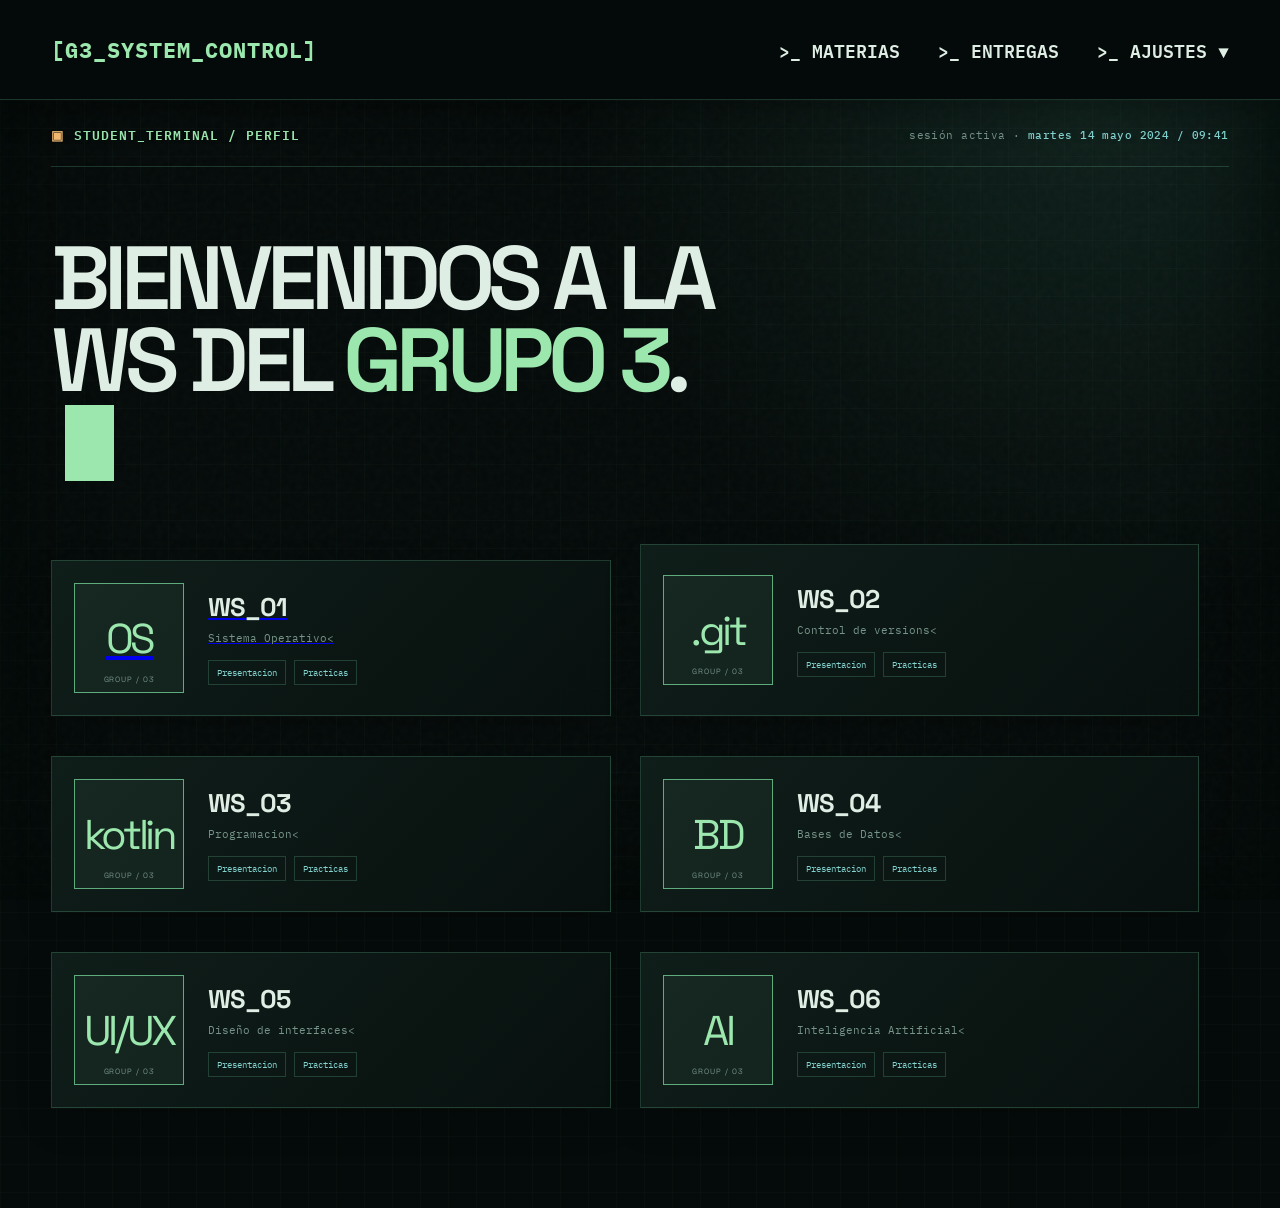
==== index.html @ 7175cde1 "diseñar pagina de inicion y WS_01" ====
<!DOCTYPE html>
<html lang="es">

<head>
  <meta charset="UTF-8" />
  <meta name="viewport" content="width=device-width, initial-scale=1.0" />
  <title>Student Terminal / Perfil</title>
  <link rel="stylesheet" href="assets/style.css" />
</head>

<body>
  <nav class="terminal-nav-large" aria-label="Navegación principal">
    <a href="#" class="nav-logo-large">[G3_SYSTEM_CONTROL]</a>
    <ul class="nav-links-large">
      <li><a href="#">>_ MATERIAS</a></li>
      <li><a href="#">>_ ENTREGAS</a></li>

      <!-- Element amb desplegable -->
      <li class="nav-item-dropdown">
        <a href="#" id="dropdown-trigger" onclick="toggleDropdown(event)">>_ AJUSTES ▼</a>

        <!-- Secció desplegable amagada -->
        <div id="terminal-dropdown" class="dropdown-section">
          <div class="dropdown-header">SYSTEM_SETTINGS_LOG</div>
          <ul class="dropdown-menu-list">
            <li><a href="/Digitalitzaci-/pagina1.html">WS1</a></li>
            <li><a href="/Digitalitzaci-/pagina2.html">WS2</a></li>
            <li><a href="/Digitalitzaci-/pagina3.html">WS3</a></li>
            <li><a href="/Digitalitzaci-/pagina4.html">WS4</a></li>
            <li><a href="/Digitalitzaci-/pagina5.html">WS5</a></li>
            <li><a href="/Digitalitzaci-/pagina6.html">WS6</a></li>
            <li><a href="/Digitalitzaci-/pagina7.html">WS7</a></li>
          </ul>
        </div>
      </li>
    </ul>
  </nav>


  <main class="terminal-shell">
    <div class="terminal-frame">
      <header class="topbar">
        <div class="brand">STUDENT_TERMINAL / PERFIL</div>
        <div class="session">
          sesión activa · <strong>martes 14 mayo 2024 / 09:41</strong>
        </div>
      </header>
      <section class="hero" aria-labelledby="page-title">
        <div>
          <h1 id="page-title">
            BIENVENIDOS A LA WS DEL <span>GRUPO 3</span>.<br />
            <span class="caret" aria-hidden="true"></span>
          </h1>
        </div>

      </section>
      <div class="WS">
      <section class="overview" aria-label="Resumen del perfil">
       <a href="/Digitalitzaci-/pagina1.html">
        <article class="panel identity-panel">
          <div class="monogram" aria-label="Iniciales LM">OS</div>
          <div class="identity">
            <h2>WS_01</h2>
            <p>Sistema Operativo<</p></a>
            <div class="chips">
              <span class="chip">Presentacion</span>
              <span class="chip">Practicas</span>
            </div>
          </div>
        </article>
      </section>

      <section class="overview" aria-label="Resumen del perfil">
        <article class="panel identity-panel">
          <div class="monogram" aria-label="Iniciales LM">.git</div>
          <div class="identity">
            <h2>WS_02</h2>
            <p>Control de versions<</p>
            <div class="chips">
              <span class="chip">Presentacion</span>
              <span class="chip">Practicas</span>
            </div>
          </div>
        </article>
        </article>
      </section>

      <section class="overview" aria-label="Resumen del perfil">
        <article class="panel identity-panel">
          <div class="monogram" aria-label="Iniciales LM">kotlin</div>
          <div class="identity">
            <h2>WS_03</h2>
            <p>Programacion<</p>
            <div class="chips">
              <span class="chip">Presentacion</span>
              <span class="chip">Practicas</span>
            </div>
          </div>
        </article>
      </section>

      <section class="overview" aria-label="Resumen del perfil">
        <article class="panel identity-panel">
          <div class="monogram" aria-label="Iniciales LM">BD</div>
          <div class="identity">
            <h2>WS_04</h2>
            <p>Bases de Datos<</p>
            <div class="chips">
              <span class="chip">Presentacion</span>
              <span class="chip">Practicas</span>
            </div>
          </div>
        </article>
      </section>

      <section class="overview" aria-label="Resumen del perfil">
        <article class="panel identity-panel">
          <div class="monogram" aria-label="Iniciales LM">UI/UX</div>
          <div class="identity">
            <h2>WS_05</h2>
            <p>Diseño de interfaces<</p>
            <div class="chips">
              <span class="chip">Presentacion</span>
              <span class="chip">Practicas</span>
            </div>
          </div>
        </article>
      </section>

      <section class="overview" aria-label="Resumen del perfil">
        <article class="panel identity-panel">
          <div class="monogram" aria-label="Iniciales LM">AI</div>
          <div class="identity">
            <h2>WS_06</h2>
            <p>Inteligencia Artificial<</p>
            <div class="chips">
              <span class="chip">Presentacion</span>
              <span class="chip">Practicas</span>
            </div>
          </div>
        </article>
      </section>
      </div>


  </main>


<script src="src/script.js"></script>

</body>
</html>
---- assets/style.css ----
@import url("https://fonts.googleapis.com/css2?family=IBM+Plex+Mono:wght@400;500;600&family=Space+Grotesk:wght@400;500;600;700&display=swap");

:root {
  --bg: #050b0a;
  --panel: #0b1714;
  --panel-light: #10201b;
  --line: rgba(126, 231, 180, 0.2);
  --green: #9be7ae;
  --green-dark: #5eab7e;
  --cyan: #83d4d0;
  --amber: #f2ba72;
  --red: #ef9272;
  --muted: #77948a;
  --white: #dfeee4;
}

* {
  box-sizing: border-box;
}

html {
  scroll-behavior: smooth;
  background: var(--bg);
}

body {
  margin: 0;
  min-width: 320px;
  color: var(--white);
  background: var(--bg);
  font-family: "IBM Plex Mono", monospace;
}

/* =========================
   NAVEGACIÓN PRINCIPAL
========================= */

.terminal-nav-large {
  position: sticky;
  z-index: 20;

  display: flex;
  align-items: center;
  justify-content: space-between;
  gap: 30px;

  width: 100%;
  min-height: 100px;
  padding: 0 clamp(18px, 4vw, 64px);

  border-bottom: 1px solid var(--line);
  background: rgba(5, 11, 10, 0.94);
  box-shadow: 0 10px 30px rgba(0, 0, 0, 0.25);

  backdrop-filter: blur(14px);
}

.nav-logo-large {
  color: var(--green);
  font-weight: bold;
  font-size: 1.4rem;
  text-decoration: none;
  letter-spacing: 1px;
}

.nav-logo-large::before {
  margin-right: 10px;
  color: var(--amber);
}

.nav-links-large {
  display: flex;
  align-items: center;
  gap: clamp(14px, 3vw, 38px);

  margin: 0;
  padding: 0;
  list-style: none;
}

.nav-links-large a {
  position: relative;

  display: block;
  padding: 26px 0;

  color: var(--white);
  text-decoration: none;
  font-size: 1.1rem;
  font-weight: 600;

  transition:
    color 0.2s ease,
    text-shadow 0.2s ease;
}

.nav-links-large a::after {
  content: "";

  position: absolute;
  right: 0;
  bottom: 16px;
  left: 0;

  height: 1px;
  background: var(--green);

  transform: scaleX(0);
  transform-origin: left;
  transition: transform 0.2s ease;
}

.nav-links-large a:hover,
.nav-links-large a:focus-visible {
  color: var(--green);
  text-shadow: 0 0 12px rgba(155, 231, 174, 0.55);
}

.nav-links-large a:hover::after,
.nav-links-large a:focus-visible::after {
  transform: scaleX(1);
}

/* Menú desplegable */

.nav-item-dropdown {
  position: relative;
}

.dropdown-section {
  position: absolute;
  top: calc(100% - 5px);
  right: 0;

  display: none;
  width: 245px;
  padding: 15px;

  border: 1px solid var(--green-dark);
  background: rgba(7, 16, 14, 0.98);
  box-shadow:
    0 16px 40px rgba(0, 0, 0, 0.5),
    0 0 25px rgba(155, 231, 174, 0.08);
}

/* Se abre con hover o teclado aunque no haya JavaScript */
.nav-item-dropdown:hover .dropdown-section,
.nav-item-dropdown:focus-within .dropdown-section {
  display: block;
}

.dropdown-header {
  padding-bottom: 12px;
  border-bottom: 1px solid var(--line);
  color: var(--amber);
  font-size: 0.63rem;
  letter-spacing: 0.1em;
}

.dropdown-menu-list {
  display: grid;
  gap: 3px;

  margin: 10px 0 0;
  padding: 0;
  list-style: none;
}

.dropdown-menu-list a {
  padding: 10px 8px;
  color: var(--muted);
  font-size: 0.65rem;
  text-decoration: none;
}

.dropdown-menu-list a::after {
  display: none;
}

.dropdown-menu-list a:hover,
.dropdown-menu-list a:focus-visible {
  color: var(--green);
  background: rgba(155, 231, 174, 0.08);
}

.dropdown-menu-list .danger-action:hover,
.dropdown-menu-list .danger-action:focus-visible {
  color: var(--red);
  background: rgba(239, 146, 114, 0.08);
}

/* =========================
   FONDO GENERAL
========================= */

.terminal-shell {
  position: relative;
  min-height: 100vh;
  overflow: hidden;

  background:
    linear-gradient(rgba(155, 231, 174, 0.018) 1px, transparent 1px),
    linear-gradient(90deg, rgba(155, 231, 174, 0.018) 1px, transparent 1px),
    radial-gradient(
      circle at 85% 0%,
      rgba(64, 132, 110, 0.18),
      transparent 32rem
    ),
    var(--bg);
  background-size: 28px 28px, 28px 28px, auto, auto;
}

.terminal-shell::before {
  content: "";

  position: fixed;
  z-index: 1;
  inset: 0;

  opacity: 0.04;
  pointer-events: none;

  background-image: url("data:image/svg+xml,%3Csvg viewBox='0 0 160 160' xmlns='http://www.w3.org/2000/svg'%3E%3Cfilter id='noise'%3E%3CfeTurbulence type='fractalNoise' baseFrequency='.85' numOctaves='3' stitchTiles='stitch'/%3E%3C/filter%3E%3Crect width='100%25' height='100%25' filter='url(%23noise)' opacity='.7'/%3E%3C/svg%3E");
}

.terminal-shell::after {
  content: "";

  position: fixed;
  z-index: 2;
  inset: 0;

  border-top: 1px solid rgba(155, 231, 174, 0.08);
  box-shadow: inset 0 0 90px rgba(1, 8, 6, 0.82);

  pointer-events: none;
  animation: scanline 8s linear infinite;
}

.terminal-frame {
  position: relative;
  z-index: 4;

  width: min(1440px, 100%);
  margin: 0 auto;
  padding: 24px clamp(16px, 4vw, 64px) 24px;
}

/* =========================
   CABECERA
========================= */

.topbar {
  display: flex;
  align-items: center;
  justify-content: space-between;
  gap: 20px;

  padding-bottom: 20px;
  border-bottom: 1px solid var(--line);
}

.brand {
  color: var(--green);
  font-size: 0.8rem;
  font-weight: 600;
  letter-spacing: 0.08em;
}

.brand::before {
  content: "▣";
  margin-right: 10px;
  color: var(--amber);
}

.session {
  color: var(--muted);
  font-size: 0.68rem;
  letter-spacing: 0.04em;
  text-align: right;
}

.session strong {
  color: var(--cyan);
  font-weight: 500;
}

/* =========================
   HERO
========================= */

.hero {
  display: grid;
  grid-template-columns: minmax(0, 1fr) 320px;
  align-items: center;
  gap: clamp(28px, 7vw, 100px);

  padding: 70px 0 60px;
}

.hero h1 {
  max-width: 950px;
  margin: 0;

  color: var(--white);
  font-family: "Space Grotesk", sans-serif;
  font-size: clamp(2.8rem, 7vw, 7.3rem);
  font-weight: 600;
  letter-spacing: -0.07em;
  line-height: 0.92;
}

.hero h1 span {
  color: var(--green);
}

.caret {
  display: inline-block;
  width: 0.55em;
  height: 0.85em;
  margin-left: 0.15em;

  background: var(--green);
  vertical-align: -0.08em;
  animation: blink 1.1s steps(2) infinite;
}

/* =========================
   PANELES
========================= */

.panel {
  padding: 22px;
  border: 1px solid var(--line);

  background: linear-gradient(
    135deg,
    rgba(16, 31, 27, 0.96),
    rgba(8, 17, 15, 0.94)
  );

  box-shadow: 0 14px 35px rgba(0, 0, 0, 0.15);
}

.overview {
  display: grid;
  grid-template-columns: minmax(0, 1fr);
  gap: 16px;
  margin-bottom: 40px;
  width: 95%;
}

.identity-panel {
  display: grid;
  grid-template-columns: 110px 1fr;
  align-items: center;
  gap: 24px;
}

.WS {
  display: grid;
  grid-template-columns: repeat(2, minmax(0, 1fr));
  margin-bottom: 36px;
}

.monogram {
  position: relative;

  display: grid;
  width: 110px;
  height: 110px;
  place-items: center;

  border: 1px solid var(--green-dark);
  color: var(--green);
  background: rgba(155, 231, 174, 0.05);

  font-family: "Space Grotesk", sans-serif;
  font-size: 2.6rem;
  letter-spacing: -0.08em;
}

.monogram::after {
  content: "GROUP / 03";

  position: absolute;
  bottom: 8px;

  color: var(--muted);
  font-size: 0.48rem;
  letter-spacing: 0.12em;
}

.identity h2 {
  margin: 0 0 8px;
  color: var(--white);
  font-family: "Space Grotesk", sans-serif;
  font-size: 1.6rem;
  letter-spacing: -0.04em;
}

.identity p {
  margin: 0 0 15px;
  color: var(--muted);
  font-size: 0.7rem;
}

.chips {
  display: flex;
  flex-wrap: wrap;
  gap: 8px;
}

.chip {
  padding: 5px 8px;
  border: 1px solid var(--line);
  color: var(--cyan);
  font-size: 0.58rem;
}

/* =========================
   TÍTULOS DE SECCIÓN
========================= */

.section-label {
  display: flex;
  align-items: center;
  gap: 12px;

  margin: 0 0 15px;

  color: var(--muted);
  font-size: 0.68rem;
  letter-spacing: 0.13em;
  text-transform: uppercase;
}

.section-label::before {
  content: "//";
  color: var(--green);
}

.section-label::after {
  content: "";

  flex: 1;
  height: 1px;
  background: var(--line);
}

/* =========================
   MATERIAS Y ENTREGAS
========================= */

.workbench {
  display: grid;
  grid-template-columns: minmax(0, 1.15fr) minmax(320px, 0.85fr);
  align-items: start;
  gap: 18px;
  margin-bottom: 40px;
}

.subject-list,
.deadline-list {
  display: grid;
  gap: 9px;
}

.subject {
  display: grid;
  grid-template-columns: 48px 1fr auto;
  align-items: center;
  gap: 14px;

  padding: 15px;

  border: 1px solid var(--line);
  background: rgba(11, 23, 20, 0.76);

  transition:
    border-color 0.2s ease,
    background 0.2s ease,
    transform 0.2s ease;
}

.subject:hover {
  border-color: var(--green-dark);
  background: rgba(18, 40, 32, 0.85);
  transform: translateX(5px);
}

.subject-code {
  color: var(--amber);
  font-size: 0.62rem;
}

.subject h3 {
  margin: 0 0 5px;
  color: var(--white);
  font-size: 0.76rem;
  font-weight: 500;
}

.subject p {
  margin: 0;
  color: var(--muted);
  font-size: 0.61rem;
}

.subject-grade {
  color: var(--green);
  font-size: 0.9rem;
  text-align: right;
}

.subject-grade small {
  display: block;
  margin-top: 3px;
  color: var(--muted);
  font-size: 0.53rem;
}

.deadline {
  display: grid;
  grid-template-columns: 58px 1fr;
  gap: 13px;

  padding: 14px 0;
  border-bottom: 1px solid var(--line);
}

.deadline:last-child {
  border-bottom: 0;
}

.deadline time {
  color: var(--amber);
  font-size: 0.62rem;
  line-height: 1.3;
}

.deadline time b {
  display: block;
  color: var(--white);
  font-size: 0.92rem;
  font-weight: 500;
}

.deadline h3 {
  margin: 0 0 5px;
  color: var(--white);
  font-size: 0.7rem;
  font-weight: 500;
}

.deadline p {
  margin: 0;
  color: var(--muted);
  font-size: 0.59rem;
}

.deadline.urgent time,
.deadline.urgent h3 {
  color: var(--red);
}

/* =========================
   PARTE INFERIOR
========================= */

.lower {
  display: grid;
  grid-template-columns: 1fr 1fr;
  gap: 18px;
  margin-bottom: 38px;
}

.terminal-log {
  color: var(--muted);
  font-size: 0.64rem;
  line-height: 1.7;
}

.log-line {
  display: grid;
  grid-template-columns: 78px 1fr;
  gap: 12px;
  padding: 5px 0;
}

.log-time {
  color: var(--cyan);
}

.log-line b {
  color: var(--green);
  font-weight: 500;
}

.log-line em {
  color: var(--amber);
  font-style: normal;
}

.quote {
  max-width: 450px;
  margin: 10px 0 24px;

  color: var(--white);
  font-family: "Space Grotesk", sans-serif;
  font-size: 1.4rem;
  letter-spacing: -0.03em;
  line-height: 1.25;
}

.quote span {
  color: var(--green);
}

.focus-meter {
  display: flex;
  gap: 4px;
  margin-bottom: 9px;
}

.focus-meter i {
  display: block;
  flex: 1;
  height: 10px;
  background: var(--green);
}

.focus-meter i:nth-child(n + 8) {
  background: rgba(155, 231, 174, 0.13);
}

.focus-note {
  color: var(--muted);
  font-size: 0.6rem;
}

/* =========================
   PIE DE PÁGINA
========================= */

.statusbar {
  display: flex;
  align-items: center;
  justify-content: space-between;
  gap: 20px;

  padding-top: 17px;
  border-top: 1px solid var(--line);

  color: var(--muted);
  font-size: 0.58rem;
}

.statusbar strong {
  color: var(--green);
  font-weight: 500;
}

.status-right {
  display: flex;
  gap: 20px;
}

.status-right span::before {
  content: "●";
  margin-right: 6px;
  color: var(--green);
}

/* =========================
   ANIMACIONES
========================= */

@keyframes blink {
  50% {
    opacity: 0;
  }
}

@keyframes scanline {
  0% {
    transform: translateY(-100vh);
  }

  100% {
    transform: translateY(100vh);
  }
}

/* =========================
   RESPONSIVE
========================= */

@media (max-width: 900px) {
  .terminal-nav-large {
    align-items: flex-start;
    flex-direction: column;
    gap: 5px;
    padding-top: 17px;
    padding-bottom: 12px;
  }

  .nav-links-large {
    width: 100%;
    justify-content: space-between;
    gap: 10px;
    overflow-x: auto;
  }

  .nav-links-large a {
    padding: 12px 0;
    white-space: nowrap;
  }

  .nav-links-large a::after {
    bottom: 4px;
  }

  .hero {
    grid-template-columns: 1fr;
    gap: 30px;
    padding-top: 55px;
  }

  .workbench,
  .lower {
    grid-template-columns: 1fr;
  }
}

@media (max-width: 600px) {
  .terminal-frame {
    padding-right: 13px;
    padding-left: 13px;
  }

  .topbar {
    align-items: flex-start;
    flex-direction: column;
  }

  .session {
    text-align: left;
  }

  .hero {
    padding-top: 45px;
    padding-bottom: 42px;
  }

  .hero h1 {
    font-size: clamp(2.4rem, 13vw, 4.4rem);
  }

  .identity-panel {
    grid-template-columns: 78px 1fr;
    gap: 15px;
  }

  .monogram {
    width: 78px;
    height: 78px;
    font-size: 1.8rem;
  }

  .monogram::after {
    font-size: 0.4rem;
  }

  .identity h2 {
    font-size: 1.2rem;
  }

  .subject {
    grid-template-columns: 38px 1fr auto;
    gap: 10px;
    padding-right: 11px;
    padding-left: 11px;
  }

  .subject h3 {
    font-size: 0.7rem;
  }

  .subject p {
    font-size: 0.56rem;
  }

  .deadline {
    grid-template-columns: 48px 1fr;
  }

  .log-line {
    grid-template-columns: 65px 1fr;
    gap: 8px;
  }

  .statusbar {
    align-items: flex-start;
    flex-direction: column;
    gap: 10px;
  }

  .status-right {
    flex-wrap: wrap;
    gap: 10px 15px;
  }

  .dropdown-section {
    position: fixed;
    top: 115px;
    right: 13px;
    left: 13px;
    width: auto;
  }
}

@media (prefers-reduced-motion: reduce) {
  .terminal-shell::after,
  .caret {
    animation: none;
  }

  .subject,
  .nav-links-large a {
    transition: none;
  }
}


/* ===== ESTILOS DE LA TABLA DE COMANDOS ===== */
.table-wrap {
  overflow-x: auto;
  border: 1px solid var(--line);
}

.cmd-table {
  width: 100%;
  min-width: 520px;
  border-collapse: collapse;
  font-size: 0.8rem;
}

.cmd-table th,
.cmd-table td {
  padding: 12px 16px;
  border-bottom: 1px solid var(--line);
  text-align: left;
}

.cmd-table tr:last-child td {
  border-bottom: 0;
}

.cmd-table th {
  color: var(--amber);
  font-weight: 500;
  background: rgba(155, 231, 174, 0.05);
}

.cmd-table td {
  color: var(--muted);
}

/* Formato para etiquetas <code> */
.cmd-table code {
  color: var(--cyan);
  font-family: inherit;
}

/* Destaca la columna de Linux (2ª columna) en verde */
.cmd-table td:nth-child(2) code {
  color: var(--green);
}

/* =========================================
   ESTILOS FALTANTES (BOTONES, RECURSOS Y WS)
   ========================================= */

/* Hero WS */
.ws-hero h1 {
  font-size: clamp(2.4rem, 5.6vw, 5.4rem);
}

.ilustracion {
  display: block;
  width: 100%;
  height: auto;
}

.ws-hero-figure {
  margin: 0;
  border: 1px solid var(--line);
  background: var(--panel);
}

.ws-lead {
  max-width: 62ch;
  margin: 26px 0 0;
  color: var(--muted);
  font-size: 0.95rem;
  line-height: 1.7;
}

.ws-actions {
  display: flex;
  flex-wrap: wrap;
  gap: 12px;
  margin-top: 28px;
}

/* Botones */
.btn {
  display: inline-block;
  padding: 12px 18px;
  border: 1px solid var(--green-dark);
  color: var(--green);
  font-family: inherit;
  font-size: 0.78rem;
  font-weight: 600;
  text-decoration: none;
  transition: background 0.2s ease, color 0.2s ease;
}

.btn:hover,
.btn:focus-visible {
  background: rgba(155, 231, 174, 0.12);
}

.btn:focus-visible {
  outline: 2px solid var(--cyan);
  outline-offset: 2px;
}

.btn-solid {
  background: var(--green);
  color: var(--bg);
}

.btn-solid:hover,
.btn-solid:focus-visible {
  background: #b6f0c4;
}

.ws-section {
  margin-bottom: 56px;
}

/* Secciones de contenido */
.summary-grid {
  display: grid;
  grid-template-columns: repeat(2, minmax(0, 1fr));
  gap: 16px;
}

.summary-grid h3 {
  margin: 0 0 10px;
  color: var(--green);
  font-family: "Space Grotesk", sans-serif;
  font-size: 1.2rem;
  letter-spacing: -0.02em;
}

.summary-grid p,
.summary-grid li {
  color: var(--white);
  font-size: 0.82rem;
  line-height: 1.7;
}

.summary-grid p {
  margin: 0;
}

.summary-grid ul {
  margin: 0;
  padding-left: 18px;
}

.summary-grid strong {
  color: var(--amber);
  font-weight: 500;
}

/* Lista de Recursos */
.recursos-title {
  margin: 0 0 6px;
  color: var(--amber);
  font-size: 0.85rem;
  font-weight: 500;
  letter-spacing: 0.08em;
}

.recurso {
  display: grid;
  grid-template-columns: 96px minmax(0, 1fr);
  align-items: center;
  gap: 16px;
  padding: 24px 8px;
  border-bottom: 1px solid var(--line);
  color: inherit;
  text-decoration: none;
  transition: background 0.2s ease;
}

.recurso:last-child {
  border-bottom: 0;
}

.recurso:hover,
.recurso:focus-visible {
  background: rgba(155, 231, 174, 0.06);
}

.recurso:focus-visible {
  outline: 2px solid var(--cyan);
  outline-offset: -2px;
}

.recurso-tag {
  color: var(--green);
  font-size: 0.72rem;
}

.recurso-title {
  display: block;
  color: var(--white);
  font-size: 0.95rem;
  font-weight: 600;
  line-height: 1.4;
  transition: color 0.2s ease;
}

.recurso:hover .recurso-title,
.recurso:focus-visible .recurso-title {
  color: var(--green);
}

.recurso-meta {
  display: block;
  margin-top: 8px;
  color: var(--muted);
  font-size: 0.72rem;
}

/* Capturas */
.shots {
  display: grid;
  grid-template-columns: repeat(2, minmax(0, 1fr));
  gap: 16px;
}

.shots figure {
  margin: 0;
  border: 1px solid var(--line);
}

.shots figcaption {
  padding: 10px 14px;
  border-top: 1px solid var(--line);
  color: var(--muted);
  font-size: 0.7rem;
}

.ws-footer {
  margin-top: 20px;
}

/* Adaptabilidad para móviles y tablets de estos elementos */
@media (max-width: 900px) {
  .summary-grid,
  .shots {
    grid-template-columns: 1fr;
  }
}

@media (max-width: 600px) {
  .recurso {
    grid-template-columns: 1fr;
    gap: 6px;
  }
}
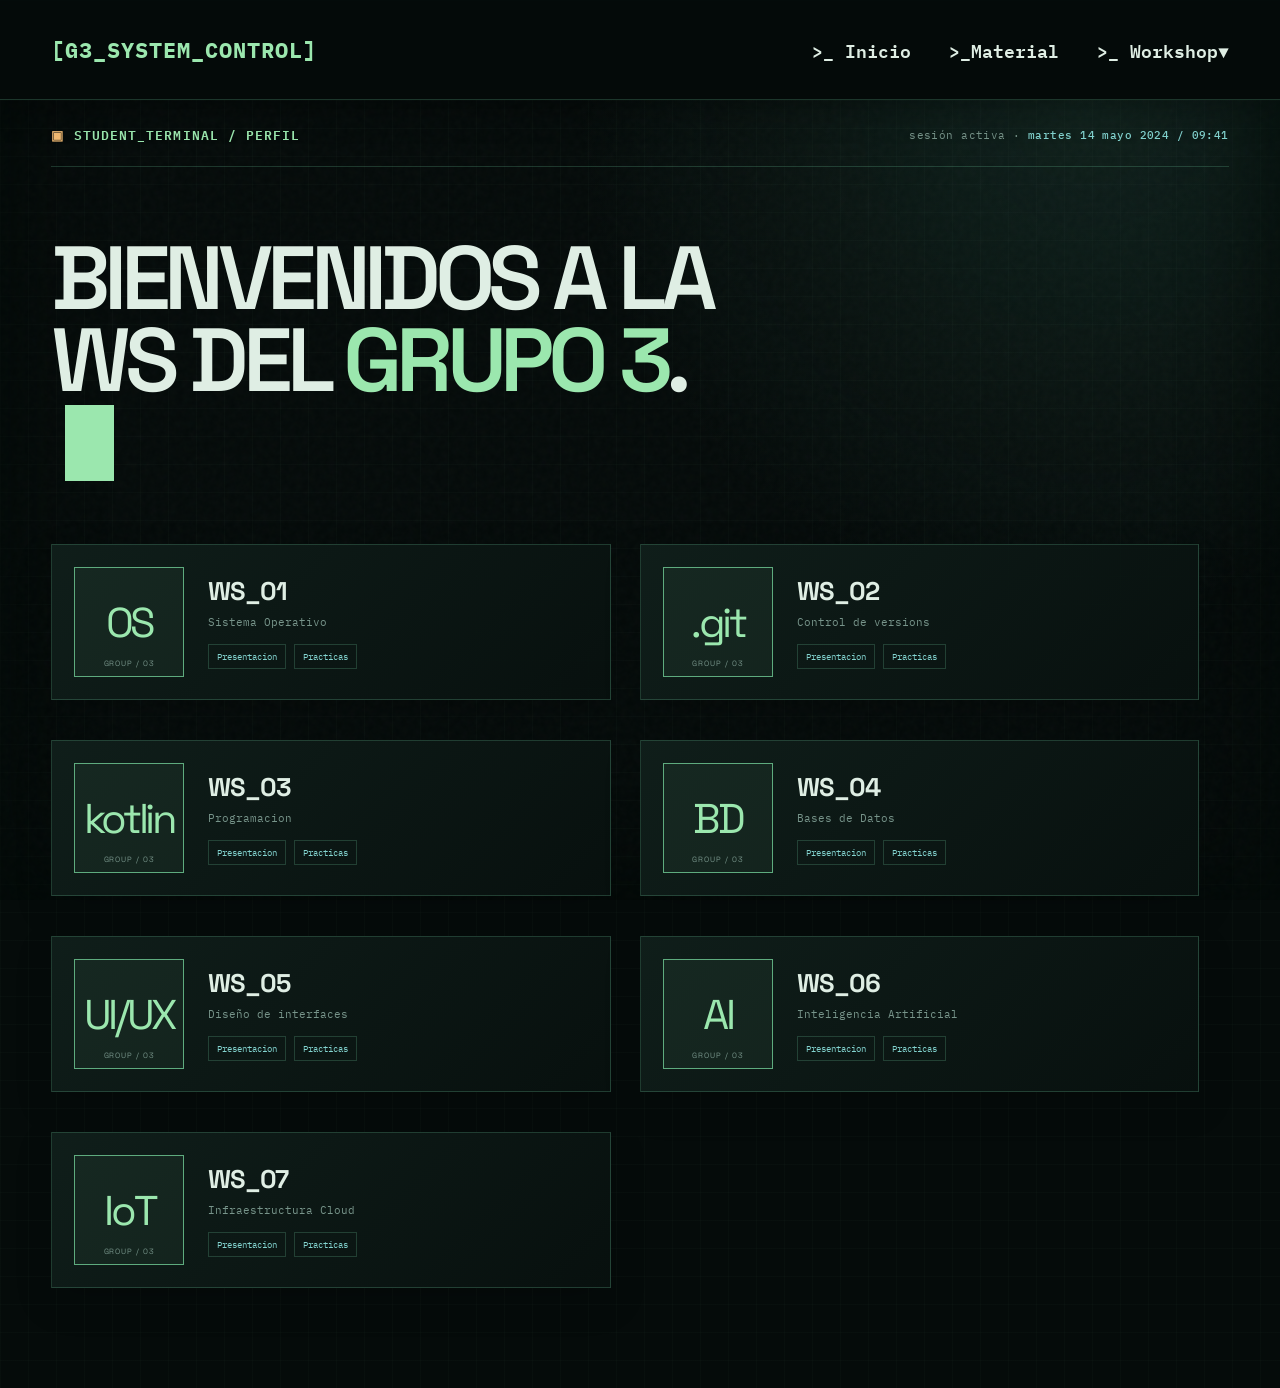
==== commit 30cb38b8: "uctualicacion de ws" ====
--- a/index.html
+++ b/index.html
@@ -6,30 +6,62 @@
   <meta name="viewport" content="width=device-width, initial-scale=1.0" />
   <title>Student Terminal / Perfil</title>
   <link rel="stylesheet" href="assets/style.css" />
+
+  <style>
+    /* Enlace que parece texto normal: sin subrayado ni color de enlace */
+    .card-link {
+      color: inherit;
+      text-decoration: none;
+    }
+
+    /* Toda la tarjeta es clicable */
+    .identity-panel {
+      position: relative;
+      transition: border-color 0.2s ease;
+    }
+
+    .identity-panel:hover {
+      border-color: var(--green-dark);
+    }
+
+    .card-link::after {
+      content: "";
+      position: absolute;
+      inset: 0;
+    }
+
+    .card-link:focus-visible {
+      outline: none;
+    }
+
+    .card-link:focus-visible::after {
+      outline: 2px solid var(--cyan);
+      outline-offset: -2px;
+    }
+  </style>
 </head>
 
 <body>
   <nav class="terminal-nav-large" aria-label="Navegación principal">
     <a href="#" class="nav-logo-large">[G3_SYSTEM_CONTROL]</a>
     <ul class="nav-links-large">
-      <li><a href="#">>_ MATERIAS</a></li>
-      <li><a href="#">>_ ENTREGAS</a></li>
+      <li><a href="index.html">&gt;_ Inicio</a></li>
+      <li><a href="materia.html">&gt;_Material </a></li>
 
       <!-- Element amb desplegable -->
       <li class="nav-item-dropdown">
-        <a href="#" id="dropdown-trigger" onclick="toggleDropdown(event)">>_ AJUSTES ▼</a>
+        <a href="#" id="dropdown-trigger" onclick="toggleDropdown(event)">&gt;_ Workshop▼</a>
 
         <!-- Secció desplegable amagada -->
         <div id="terminal-dropdown" class="dropdown-section">
-          <div class="dropdown-header">SYSTEM_SETTINGS_LOG</div>
           <ul class="dropdown-menu-list">
-            <li><a href="/Digitalitzaci-/pagina1.html">WS1</a></li>
-            <li><a href="/Digitalitzaci-/pagina2.html">WS2</a></li>
-            <li><a href="/Digitalitzaci-/pagina3.html">WS3</a></li>
-            <li><a href="/Digitalitzaci-/pagina4.html">WS4</a></li>
-            <li><a href="/Digitalitzaci-/pagina5.html">WS5</a></li>
-            <li><a href="/Digitalitzaci-/pagina6.html">WS6</a></li>
-            <li><a href="/Digitalitzaci-/pagina7.html">WS7</a></li>
+            <li><a href="pagina1.html">WS1</a></li>
+            <li><a href="pagina2.html">WS2</a></li>
+            <li><a href="pagina3.html">WS3</a></li>
+            <li><a href="pagina4.html">WS4</a></li>
+            <li><a href="pagina5.html">WS5</a></li>
+            <li><a href="pagina6.html">WS6</a></li>
+            <li><a href="pagina7.html">WS7</a></li>
           </ul>
         </div>
       </li>
@@ -45,6 +77,7 @@
           sesión activa · <strong>martes 14 mayo 2024 / 09:41</strong>
         </div>
       </header>
+
       <section class="hero" aria-labelledby="page-title">
         <div>
           <h1 id="page-title">
@@ -52,97 +85,131 @@
             <span class="caret" aria-hidden="true"></span>
           </h1>
         </div>
-
       </section>
+
       <div class="WS">
-      <section class="overview" aria-label="Resumen del perfil">
-       <a href="/Digitalitzaci-/pagina1.html">
-        <article class="panel identity-panel">
-          <div class="monogram" aria-label="Iniciales LM">OS</div>
-          <div class="identity">
-            <h2>WS_01</h2>
-            <p>Sistema Operativo<</p></a>
-            <div class="chips">
-              <span class="chip">Presentacion</span>
-              <span class="chip">Practicas</span>
-            </div>
-          </div>
-        </article>
-      </section>
-
-      <section class="overview" aria-label="Resumen del perfil">
-        <article class="panel identity-panel">
-          <div class="monogram" aria-label="Iniciales LM">.git</div>
-          <div class="identity">
-            <h2>WS_02</h2>
-            <p>Control de versions<</p>
-            <div class="chips">
-              <span class="chip">Presentacion</span>
-              <span class="chip">Practicas</span>
-            </div>
-          </div>
-        </article>
-        </article>
-      </section>
-
-      <section class="overview" aria-label="Resumen del perfil">
-        <article class="panel identity-panel">
-          <div class="monogram" aria-label="Iniciales LM">kotlin</div>
-          <div class="identity">
-            <h2>WS_03</h2>
-            <p>Programacion<</p>
-            <div class="chips">
-              <span class="chip">Presentacion</span>
-              <span class="chip">Practicas</span>
-            </div>
-          </div>
-        </article>
-      </section>
-
-      <section class="overview" aria-label="Resumen del perfil">
-        <article class="panel identity-panel">
-          <div class="monogram" aria-label="Iniciales LM">BD</div>
-          <div class="identity">
-            <h2>WS_04</h2>
-            <p>Bases de Datos<</p>
-            <div class="chips">
-              <span class="chip">Presentacion</span>
-              <span class="chip">Practicas</span>
-            </div>
-          </div>
-        </article>
-      </section>
-
-      <section class="overview" aria-label="Resumen del perfil">
-        <article class="panel identity-panel">
-          <div class="monogram" aria-label="Iniciales LM">UI/UX</div>
-          <div class="identity">
-            <h2>WS_05</h2>
-            <p>Diseño de interfaces<</p>
-            <div class="chips">
-              <span class="chip">Presentacion</span>
-              <span class="chip">Practicas</span>
-            </div>
-          </div>
-        </article>
-      </section>
-
-      <section class="overview" aria-label="Resumen del perfil">
-        <article class="panel identity-panel">
-          <div class="monogram" aria-label="Iniciales LM">AI</div>
-          <div class="identity">
-            <h2>WS_06</h2>
-            <p>Inteligencia Artificial<</p>
-            <div class="chips">
-              <span class="chip">Presentacion</span>
-              <span class="chip">Practicas</span>
-            </div>
-          </div>
-        </article>
-      </section>
+
+        <!-- WS_01 -->
+        <section class="overview" aria-label="WS_01 Sistema Operativo">
+          <article class="panel identity-panel">
+            <div class="monogram" aria-hidden="true">OS</div>
+            <div class="identity">
+              <a class="card-link" href="pagina1.html">
+                <h2>WS_01</h2>
+                <p>Sistema Operativo</p>
+              </a>
+              <div class="chips">
+                <span class="chip">Presentacion</span>
+                <span class="chip">Practicas</span>
+              </div>
+            </div>
+          </article>
+        </section>
+
+        <!-- WS_02 -->
+        <section class="overview" aria-label="WS_02 Control de versions">
+          <article class="panel identity-panel">
+            <div class="monogram" aria-hidden="true">.git</div>
+            <div class="identity">
+              <a class="card-link" href="pagina2.html">
+                <h2>WS_02</h2>
+                <p>Control de versions</p>
+              </a>
+              <div class="chips">
+                <span class="chip">Presentacion</span>
+                <span class="chip">Practicas</span>
+              </div>
+            </div>
+          </article>
+        </section>
+
+        <!-- WS_03 -->
+        <section class="overview" aria-label="WS_03 Programacion">
+          <article class="panel identity-panel">
+            <div class="monogram" aria-hidden="true">kotlin</div>
+            <div class="identity">
+              <a class="card-link" href="pagina3.html">
+                <h2>WS_03</h2>
+                <p>Programacion</p>
+              </a>
+              <div class="chips">
+                <span class="chip">Presentacion</span>
+                <span class="chip">Practicas</span>
+              </div>
+            </div>
+          </article>
+        </section>
+
+        <!-- WS_04 -->
+        <section class="overview" aria-label="WS_04 Bases de Datos">
+          <article class="panel identity-panel">
+            <div class="monogram" aria-hidden="true">BD</div>
+            <div class="identity">
+              <a class="card-link" href="pagina4.html">
+                <h2>WS_04</h2>
+                <p>Bases de Datos</p>
+              </a>
+              <div class="chips">
+                <span class="chip">Presentacion</span>
+                <span class="chip">Practicas</span>
+              </div>
+            </div>
+          </article>
+        </section>
+
+        <!-- WS_05 -->
+        <section class="overview" aria-label="WS_05 Diseño de interfaces">
+          <article class="panel identity-panel">
+            <div class="monogram" aria-hidden="true">UI/UX</div>
+            <div class="identity">
+              <a class="card-link" href="pagina5.html">
+                <h2>WS_05</h2>
+                <p>Diseño de interfaces</p>
+              </a>
+              <div class="chips">
+                <span class="chip">Presentacion</span>
+                <span class="chip">Practicas</span>
+              </div>
+            </div>
+          </article>
+        </section>
+
+        <!-- WS_06 -->
+        <section class="overview" aria-label="WS_06 Inteligencia Artificial">
+          <article class="panel identity-panel">
+            <div class="monogram" aria-hidden="true">AI</div>
+            <div class="identity">
+              <a class="card-link" href="pagina6.html">
+                <h2>WS_06</h2>
+                <p>Inteligencia Artificial</p>
+              </a>
+              <div class="chips">
+                <span class="chip">Presentacion</span>
+                <span class="chip">Practicas</span>
+              </div>
+            </div>
+          </article>
+        </section>
+
+        <!-- WS_07 (nuevo) -->
+        <section class="overview" aria-label="WS_07 Infraestructura Cloud">
+          <article class="panel identity-panel">
+            <div class="monogram" aria-hidden="true">IoT</div>
+            <div class="identity">
+              <a class="card-link" href="pagina7.html">
+                <h2>WS_07</h2>
+                <p>Infraestructura Cloud</p>
+              </a>
+              <div class="chips">
+                <span class="chip">Presentacion</span>
+                <span class="chip">Practicas</span>
+              </div>
+            </div>
+          </article>
+        </section>
+
       </div>
-
-
+    </div>
   </main>
 
 
--- a/assets/style.css
+++ b/assets/style.css
@@ -1084,4 +1084,107 @@
     grid-template-columns: 1fr;
     gap: 6px;
   }
-}+}
+
+
+
+
+
+
+
+/* Panel con imagen al lado del texto */
+.panel-imagen {
+  display: flex;
+  align-items: flex-start;
+  gap: 18px;
+}
+
+.panel-imagen img {
+  flex: 0 0 auto;
+  width: 120px;
+  height: 120px;
+  object-fit: cover;
+  border: 1px solid var(--green-dark);
+}
+
+.panel-imagen .texto {
+  min-width: 0;
+}
+
+@media (max-width: 600px) {
+  .panel-imagen img {
+    width: 88px;
+    height: 88px;
+  }
+}
+
+.ws-hero-figure .ilustracion {
+  aspect-ratio: 400 / 340;
+  object-fit: cover;
+}
+
+
+
+/* Panel con aspecto de terminal */
+.terminal-sql {
+  padding: 0;
+  overflow: hidden;
+  border-color: var(--green-dark);
+  background: #050b0a;
+}
+
+.terminal-sql-bar {
+  display: flex;
+  align-items: center;
+  gap: 8px;
+  padding: 10px 14px;
+  border-bottom: 1px solid var(--line);
+  background: var(--panel-light);
+}
+
+.terminal-sql-bar i {
+  display: block;
+  width: 10px;
+  height: 10px;
+  border-radius: 50%;
+}
+
+.terminal-sql-bar i:nth-child(1) { background: var(--red); }
+.terminal-sql-bar i:nth-child(2) { background: var(--amber); }
+.terminal-sql-bar i:nth-child(3) { background: var(--green); }
+
+.terminal-sql-bar span {
+  margin-left: 8px;
+  color: var(--muted);
+  font-size: 0.68rem;
+}
+
+.terminal-sql h3 {
+  margin: 0;
+  color: var(--muted);
+  font-family: inherit;
+  font-size: 0.68rem;
+  font-weight: 400;
+  letter-spacing: 0;
+}
+
+.terminal-sql pre {
+  margin: 0;
+  padding: 18px;
+  overflow-x: auto;
+  color: var(--white);
+  font-family: inherit;
+  font-size: 0.78rem;
+  line-height: 1.9;
+  white-space: pre;
+}
+
+.terminal-sql code {
+  font-family: inherit;
+  color: inherit;
+}
+
+.terminal-sql .pr { color: var(--green); }   /* prompt */
+.terminal-sql .kw { color: var(--amber); }   /* palabras SQL */
+.terminal-sql .st { color: var(--cyan); }    /* textos entre comillas */
+.terminal-sql .cm { color: var(--muted); }   /* comentarios */
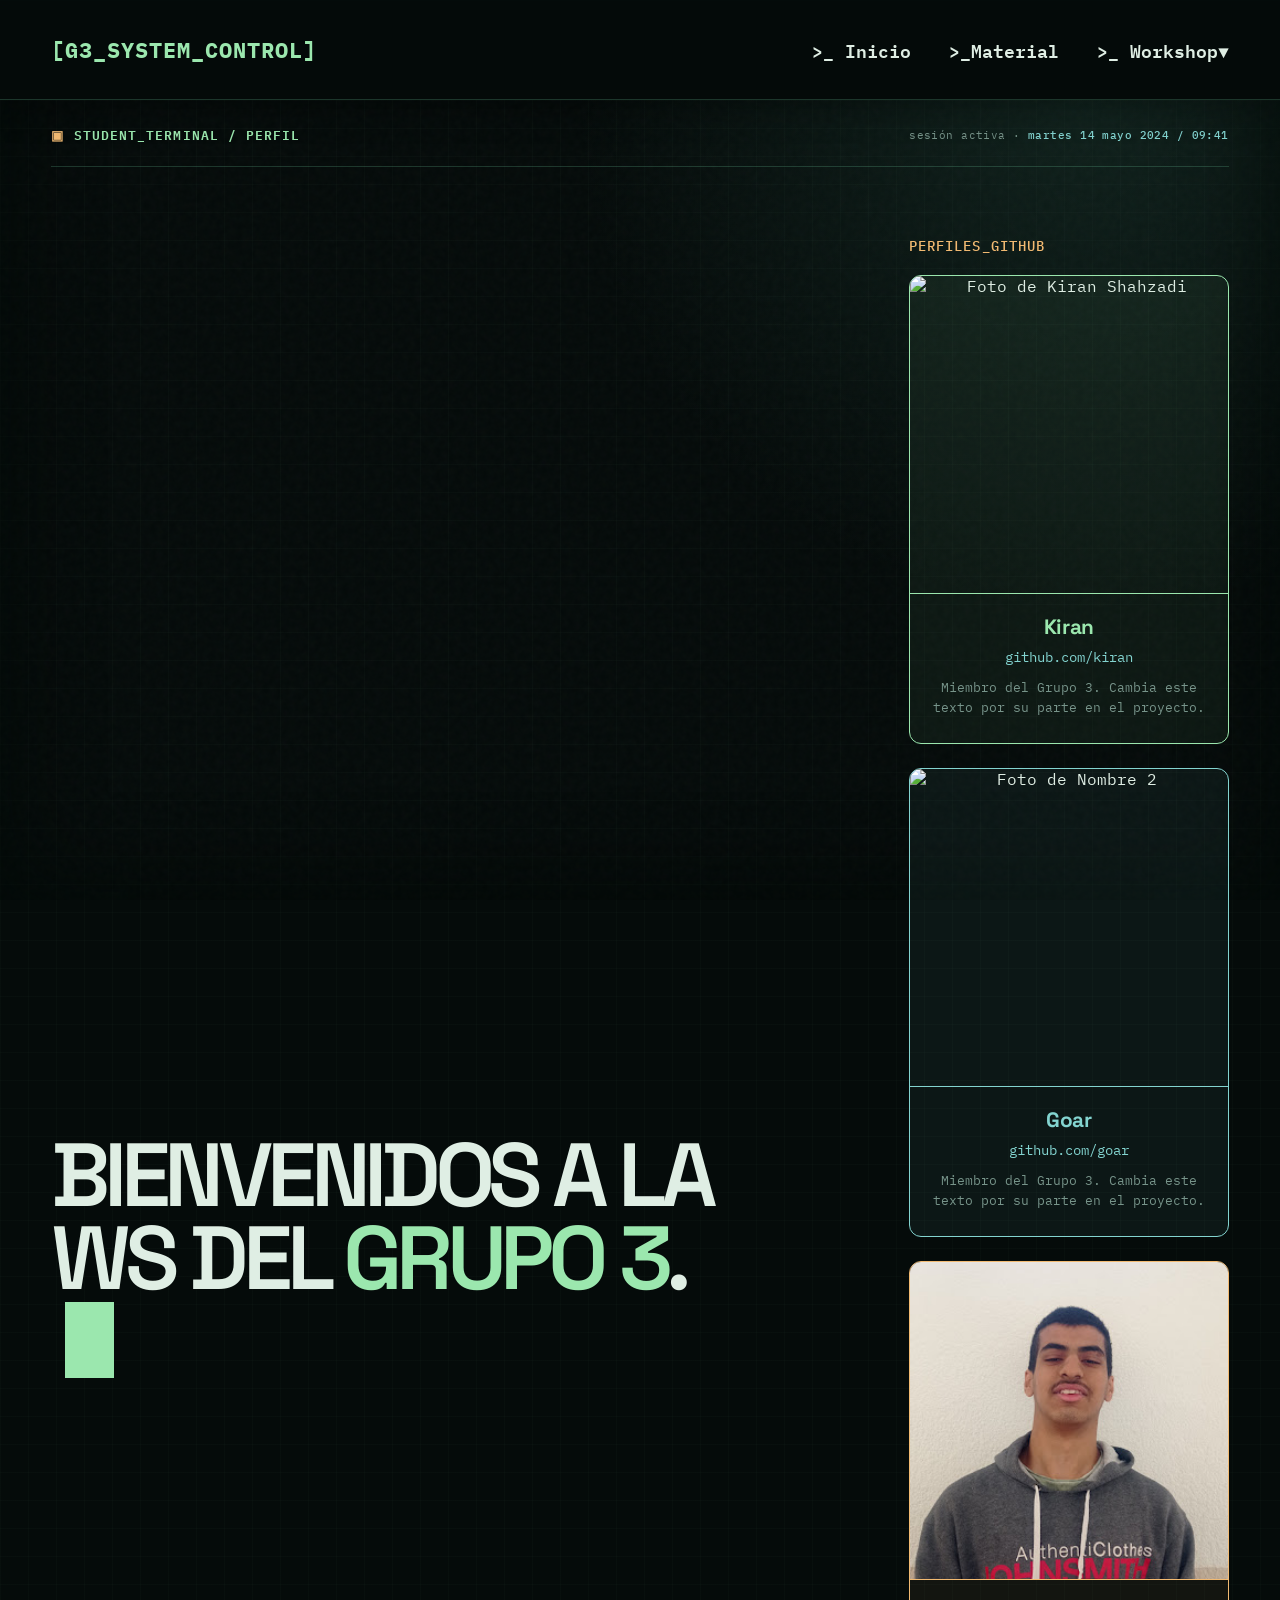
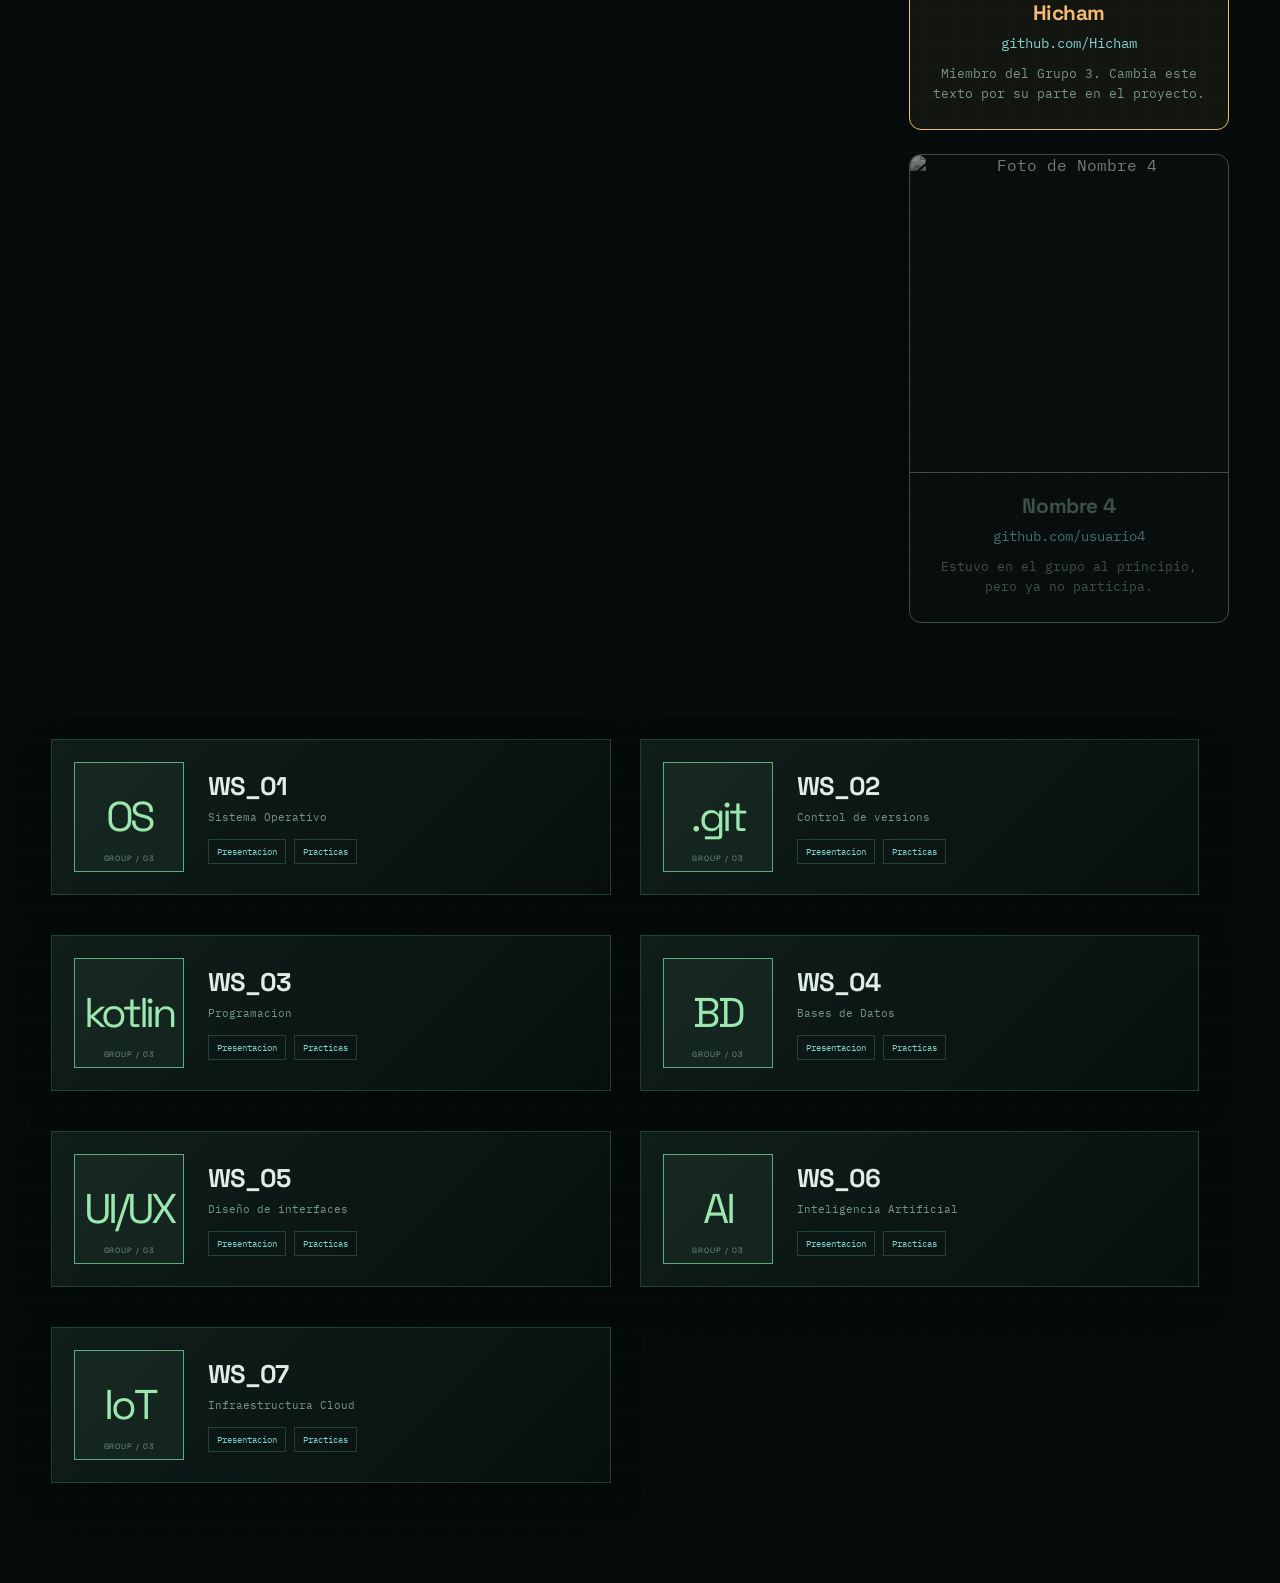
==== commit 76378bab: "poner enlases" ====
--- a/index.html
+++ b/index.html
@@ -85,10 +85,63 @@
             <span class="caret" aria-hidden="true"></span>
           </h1>
         </div>
+
+
+            <section class="ws-section" id="perfiles" aria-labelledby="perfiles-title">
+      <h2 class="recursos-title" id="perfiles-title">PERFILES_GITHUB</h2>
+
+      <div class="perfiles-grid">
+        <!-- CAMBIA en cada tarjeta: foto, nombre, enlace y texto de información -->
+
+        <article class="perfil perfil-1">
+          <img class="perfil-foto" src="https://lh3.googleusercontent.com/a/ACg8ocJD4jbSFCfs11r5Wj2yxber8shXjMrPpYM-k_jzwbBT7MkksgM" alt="Foto de Kiran Shahzadi" />
+          <div class="perfil-datos">
+            <h3 class="perfil-nombre">Kiran</h3>
+            <a class="perfil-url" href="https://github.com/ks807" target="_blank" rel="noopener">github.com/kiran</a>
+            <p class="perfil-info">
+              Miembro del Grupo 3. Cambia este texto por su parte en el proyecto.
+            </p>
+          </div>
+        </article>
+
+        <article class="perfil perfil-2">
+          <img class="perfil-foto" src="https://lh3.googleusercontent.com/a-/ALV-UjWJXTo96M6jhuvkwR2lMufp1pO0J4WVWH4OPN9B80mdZ5-X1kw" alt="Foto de Nombre 2" />
+          <div class="perfil-datos">
+            <h3 class="perfil-nombre">Goar</h3>
+            <a class="perfil-url" href="https://github.com/GoarB" target="_blank" rel="noopener">github.com/goar</a>
+            <p class="perfil-info">
+              Miembro del Grupo 3. Cambia este texto por su parte en el proyecto.
+            </p>
+          </div>
+        </article>
+
+        <article class="perfil perfil-3">
+          <img class="perfil-foto" src="assets/media/hicham.jpg" alt="Foto de Hicham" />
+          <div class="perfil-datos">
+            <h3 class="perfil-nombre">Hicham</h3>
+            <a class="perfil-url" href="https://github.com/kam-ham" target="_blank" rel="noopener">github.com/Hicham</a>
+            <p class="perfil-info">
+              Miembro del Grupo 3. Cambia este texto por su parte en el proyecto.
+            </p>
+          </div>
+        </article>
+
+        <article class="perfil perfil-4">
+          <img class="perfil-foto" src="assets/media/miembro4.jpg" alt="Foto de Nombre 4" />
+          <div class="perfil-datos">
+            <h3 class="perfil-nombre">Nombre 4</h3>
+            <a class="perfil-url" href="https://github.com/USUARIO4" target="_blank" rel="noopener">github.com/usuario4</a>
+            <p class="perfil-info">
+              Estuvo en el grupo al principio, pero ya no participa.
+            </p>
+          </div>
+        </article>
+      </div>
+    </section>
       </section>
 
       <div class="WS">
-
+        
         <!-- WS_01 -->
         <section class="overview" aria-label="WS_01 Sistema Operativo">
           <article class="panel identity-panel">
--- a/assets/style.css
+++ b/assets/style.css
@@ -1187,4 +1187,131 @@
 .terminal-sql .pr { color: var(--green); }   /* prompt */
 .terminal-sql .kw { color: var(--amber); }   /* palabras SQL */
 .terminal-sql .st { color: var(--cyan); }    /* textos entre comillas */
-.terminal-sql .cm { color: var(--muted); }   /* comentarios */+.terminal-sql .cm { color: var(--muted); }   /* comentarios */
+
+    .perfiles-grid {
+      display: grid;
+      grid-template-columns: repeat(auto-fit, minmax(260px, 1fr));
+      gap: 24px;
+      margin-top: 20px;
+    }
+
+    /* Tarjeta: todo centrado, foto arriba y datos debajo */
+    .perfil {
+      --c: var(--green);
+
+      position: relative;
+      display: flex;
+      flex-direction: column;
+      align-items: stretch;
+      gap: 0;
+      padding: 0;
+      overflow: hidden;
+
+      border: 1px solid var(--c);
+      border-radius: 12px;
+      background: color-mix(in srgb, var(--c) 6%, transparent);
+      text-align: center;
+      transition: transform 0.2s ease, background 0.2s ease, opacity 0.2s ease;
+    }
+
+    .perfil:hover,
+    .perfil:focus-within {
+      background: color-mix(in srgb, var(--c) 16%, transparent);
+      transform: translateY(-4px);
+    }
+
+    /* Foto cuadrada */
+        .perfil-foto {
+      display: block;
+      width: 100%;
+      aspect-ratio: 1 / 1;
+      object-fit: cover;
+      border: 0;
+      border-bottom: 1px solid var(--c);
+      border-radius: 0;
+    }
+
+    /* Datos debajo de la foto */
+       .perfil-datos {
+      display: flex;
+      flex-direction: column;
+      align-items: center;
+      gap: 8px;
+      padding: 20px 20px 24px;
+    }
+
+    .perfil-nombre {
+      margin: 0;
+      color: var(--c);
+      font-family: "Space Grotesk", sans-serif;
+      font-size: 1.3rem;
+      font-weight: 700;
+      letter-spacing: -0.02em;
+    }
+
+    .perfil-url {
+      color: var(--cyan);
+      font-size: 0.85rem;
+      text-decoration: none;
+      overflow-wrap: anywhere;
+    }
+
+    .perfil-url:hover {
+      text-decoration: underline;
+    }
+
+    /* Toda la tarjeta es clicable: el enlace se estira sobre ella */
+    .perfil-url::after {
+      content: "";
+      position: absolute;
+      inset: 0;
+      border-radius: 12px;
+    }
+
+    .perfil-url:focus-visible {
+      outline: none;
+    }
+
+        .perfil-url:focus-visible::after {
+      outline: 2px solid var(--c);
+      outline-offset: -3px;
+    }
+
+    .perfil-info {
+      margin: 4px 0 0;
+      color: var(--muted);
+      font-size: 0.8rem;
+      line-height: 1.6;
+    }
+
+    /* Un color para cada perfil */
+    .perfil-1 { --c: var(--green); }
+    .perfil-2 { --c: var(--cyan); }
+    .perfil-3 { --c: var(--amber); }
+
+    /* Miembro que ya no participa: color apagado y foto en gris */
+    .perfil-4 {
+      --c: var(--muted);
+      opacity: 0.5;
+    }
+
+    .perfil-4 .perfil-foto {
+      filter: grayscale(1);
+    }
+
+    .perfil-4:hover,
+    .perfil-4:focus-within {
+      opacity: 0.8;
+    }
+
+    @media (prefers-reduced-motion: reduce) {
+      .perfil {
+        transition: none;
+      }
+
+      .perfil:hover,
+      .perfil:focus-within {
+        transform: none;
+      }
+    }
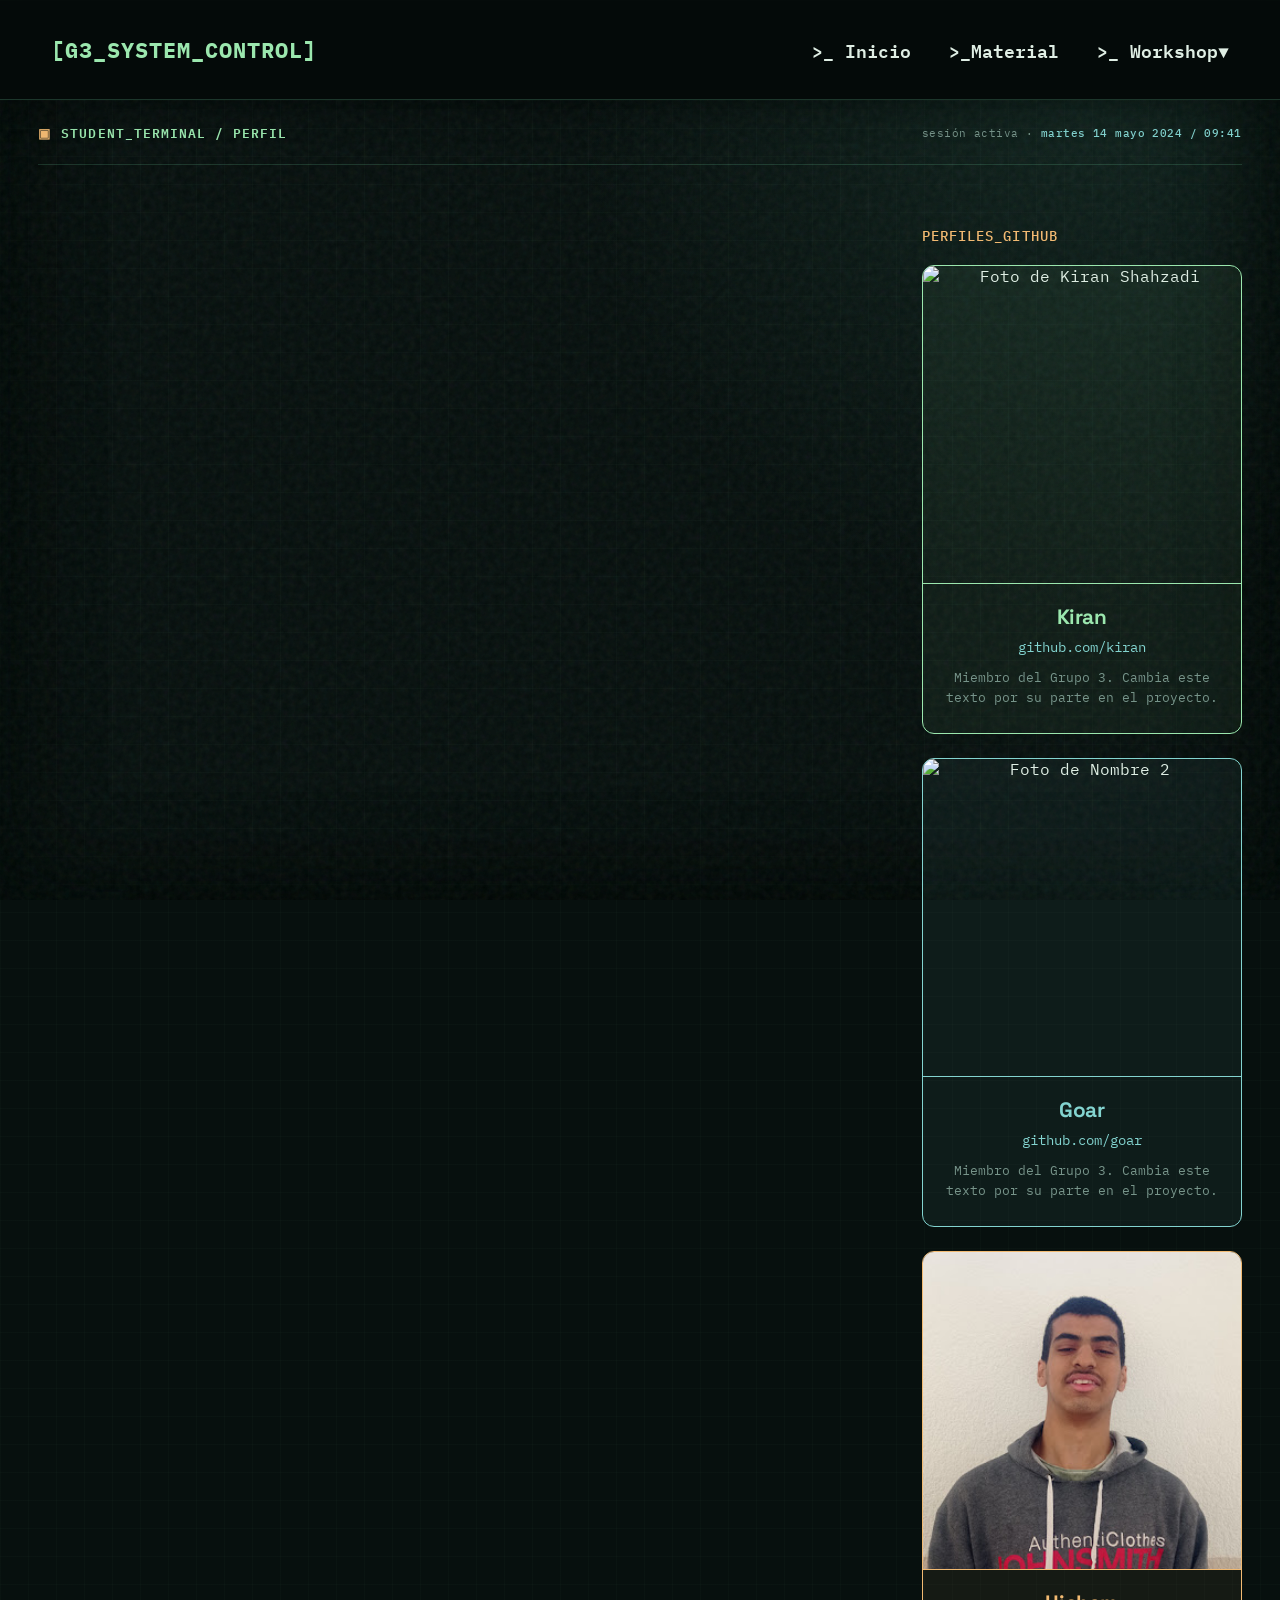
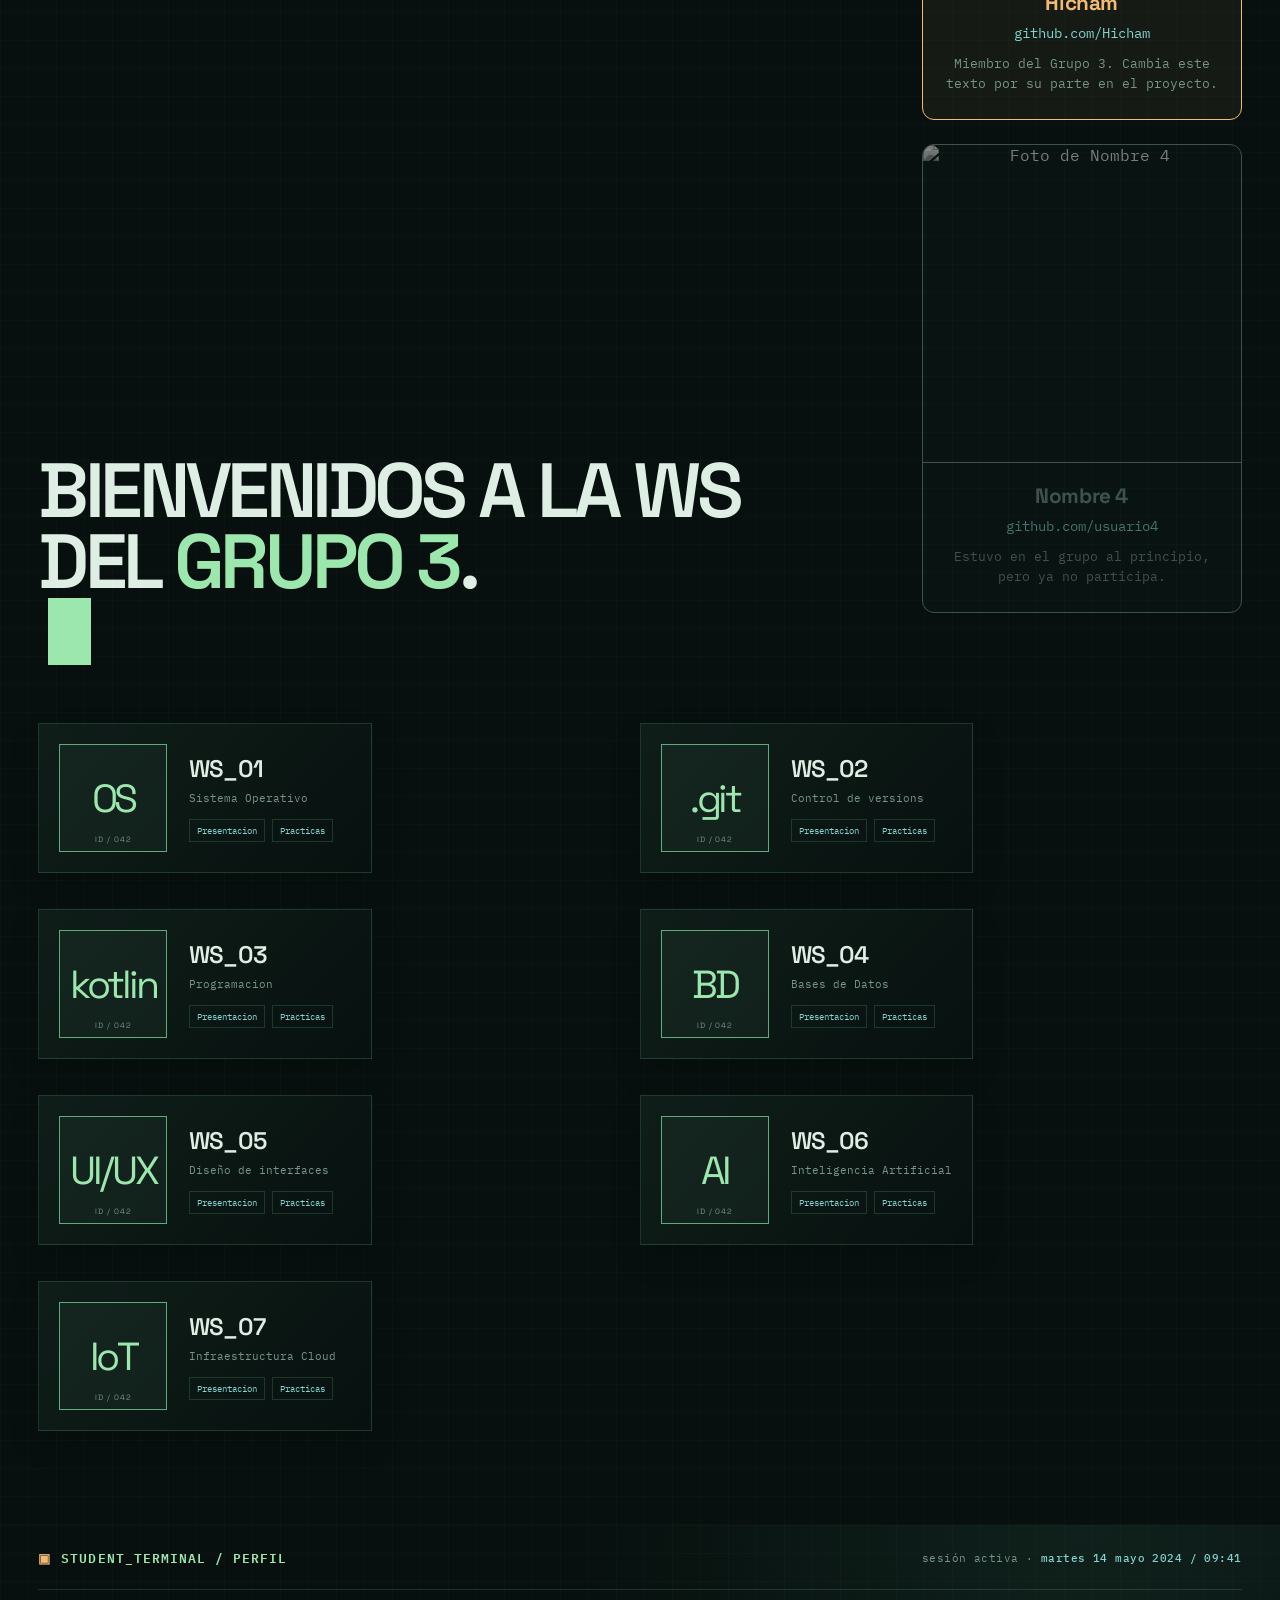
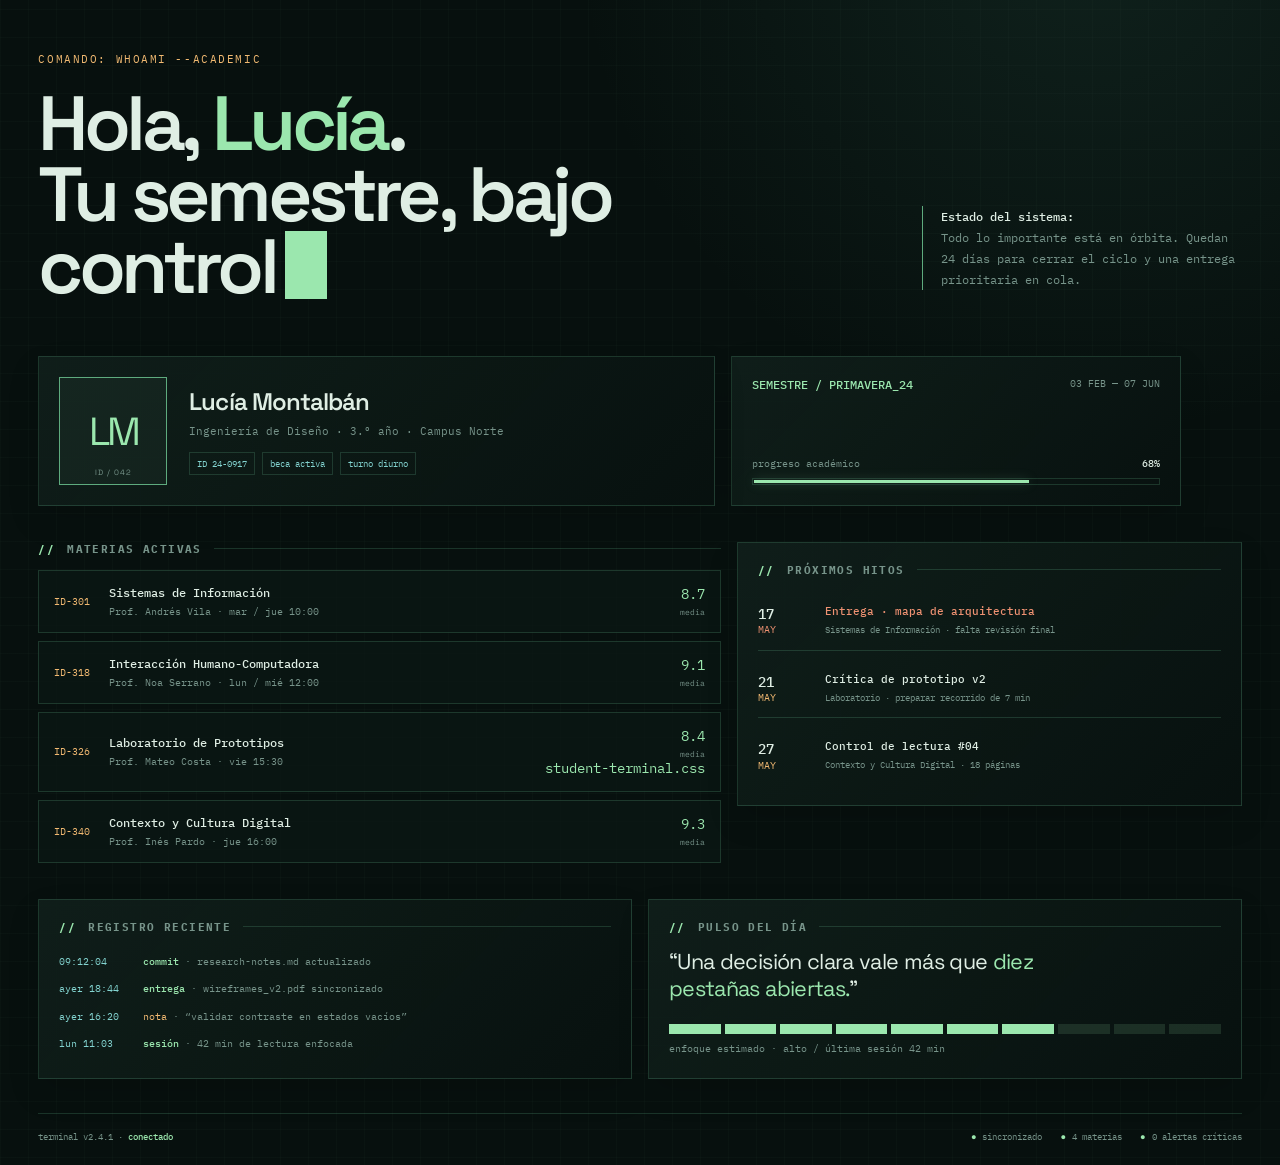
==== commit a9641b0e: "Merge branch 'branch-kiran'" ====
--- a/index.html
+++ b/index.html
@@ -269,4 +269,207 @@
 <script src="src/script.js"></script>
 
 </body>
+<html lang="es">
+  <head>
+    <meta charset="UTF-8" />
+    <meta name="viewport" content="width=device-width, initial-scale=1.0" />
+    <title>Student Terminal / Perfil</title>
+    <link rel="stylesheet" href="/assets/style.css" />
+  </head>
+
+  <body>
+    <main class="terminal-shell">
+      <div class="terminal-frame">
+        <header class="topbar">
+          <div class="brand">STUDENT_TERMINAL / PERFIL</div>
+          <div class="session">
+            sesión activa · <strong>martes 14 mayo 2024 / 09:41</strong>
+          </div>
+        </header>
+
+        <section class="hero" aria-labelledby="page-title">
+          <div>
+            <p class="eyebrow">comando: whoami --academic</p>
+            <h1 id="page-title">
+              Hola, <span>Lucía</span>.<br />
+              Tu semestre, bajo control<span class="caret" aria-hidden="true"></span>
+            </h1>
+          </div>
+
+          <p class="hero-copy">
+            <b>Estado del sistema:</b><br />
+            Todo lo importante está en órbita. Quedan 24 días para cerrar el
+            ciclo y una entrega prioritaria en cola.
+          </p>
+        </section>
+
+        <section class="overview" aria-label="Resumen del perfil">
+          <article class="panel identity-panel">
+            <div class="monogram" aria-label="Iniciales LM">LM</div>
+            <div class="identity">
+              <h2>Lucía Montalbán</h2>
+              <p>Ingeniería de Diseño · 3.º año · Campus Norte</p>
+              <div class="chips">
+                <span class="chip">ID 24-0917</span>
+                <span class="chip">beca activa</span>
+                <span class="chip">turno diurno</span>
+              </div>
+            </div>
+          </article>
+
+          <article class="panel semester">
+            <div class="semester-top">
+              <h3>SEMESTRE / PRIMAVERA_24</h3>
+              <span class="date">03 FEB — 07 JUN</span>
+            </div>
+
+            <div>
+              <div class="progress-meta">
+                <span>progreso académico</span>
+                <strong>68%</strong>
+              </div>
+              <div class="progress-bar" aria-label="Progreso académico 68%">
+                <i></i>
+              </div>
+            </div>
+          </article>
+        </section>
+
+        <div class="workbench">
+          <section aria-labelledby="subjects-title">
+            <h2 class="section-label" id="subjects-title">materias activas</h2>
+
+            <div class="subject-list">
+              <article class="subject">
+                <span class="subject-code">ID-301</span>
+                <div>
+                  <h3>Sistemas de Información</h3>
+                  <p>Prof. Andrés Vila · mar / jue 10:00</p>
+                </div>
+                <div class="subject-grade">
+                  8.7
+                  <small>media</small>
+                </div>
+              </article>
+
+              <article class="subject">
+                <span class="subject-code">ID-318</span>
+                <div>
+                  <h3>Interacción Humano-Computadora</h3>
+                  <p>Prof. Noa Serrano · lun / mié 12:00</p>
+                </div>
+                <div class="subject-grade">
+                  9.1
+                  <small>media</small>
+                </div>
+              </article>
+
+              <article class="subject">
+                <span class="subject-code">ID-326</span>
+                <div>
+                  <h3>Laboratorio de Prototipos</h3>
+                  <p>Prof. Mateo Costa · vie 15:30</p>
+                </div>
+                <div class="subject-grade">
+                  8.4
+                  <small>media</small>student-terminal.css
+                </div>
+              </article>
+
+              <article class="subject">
+                <span class="subject-code">ID-340</span>
+                <div>
+                  <h3>Contexto y Cultura Digital</h3>
+                  <p>Prof. Inés Pardo · jue 16:00</p>
+                </div>
+                <div class="subject-grade">
+                  9.3
+                  <small>media</small>
+                </div>
+              </article>
+            </div>
+          </section>
+
+          <section class="panel" aria-labelledby="deadlines-title">
+            <h2 class="section-label" id="deadlines-title">próximos hitos</h2>
+
+            <div class="deadline-list">
+              <article class="deadline urgent">
+                <time datetime="2024-05-17"><b>17</b>MAY</time>
+                <div>
+                  <h3>Entrega · mapa de arquitectura</h3>
+                  <p>Sistemas de Información · falta revisión final</p>
+                </div>
+              </article>
+
+              <article class="deadline">
+                <time datetime="2024-05-21"><b>21</b>MAY</time>
+                <div>
+                  <h3>Crítica de prototipo v2</h3>
+                  <p>Laboratorio · preparar recorrido de 7 min</p>
+                </div>
+              </article>
+
+              <article class="deadline">
+                <time datetime="2024-05-27"><b>27</b>MAY</time>
+                <div>
+                  <h3>Control de lectura #04</h3>
+                  <p>Contexto y Cultura Digital · 18 páginas</p>
+                </div>
+              </article>
+            </div>
+          </section>
+        </div>
+
+        <div class="lower">
+          <section class="panel" aria-labelledby="activity-title">
+            <h2 class="section-label" id="activity-title">registro reciente</h2>
+
+            <div class="terminal-log">
+              <div class="log-line">
+                <span class="log-time">09:12:04</span>
+                <span><b>commit</b> · research-notes.md actualizado</span>
+              </div>
+              <div class="log-line">
+                <span class="log-time">ayer 18:44</span>
+                <span><b>entrega</b> · wireframes_v2.pdf sincronizado</span>
+              </div>
+              <div class="log-line">
+                <span class="log-time">ayer 16:20</span>
+                <span><em>nota</em> · “validar contraste en estados vacíos”</span>
+              </div>
+              <div class="log-line">
+                <span class="log-time">lun 11:03</span>
+                <span><b>sesión</b> · 42 min de lectura enfocada</span>
+              </div>
+            </div>
+          </section>
+
+          <section class="panel" aria-labelledby="focus-title">
+            <h2 class="section-label" id="focus-title">pulso del día</h2>
+            <p class="quote">
+              “Una decisión clara vale más que <span>diez pestañas abiertas.</span>”
+            </p>
+
+            <div class="focus-meter" aria-label="Nivel de enfoque alto">
+              <i></i><i></i><i></i><i></i><i></i>
+              <i></i><i></i><i></i><i></i><i></i>
+            </div>
+            <div class="focus-note">
+              enfoque estimado · alto / última sesión 42 min
+            </div>
+          </section>
+        </div>
+
+        <footer class="statusbar">
+          <span>terminal v2.4.1 · <strong>conectado</strong></span>
+          <div class="status-right">
+            <span>sincronizado</span>
+            <span>4 materias</span>
+            <span>0 alertas críticas</span>
+          </div>
+        </footer>
+      </div>
+    </main>
+  </body>
 </html>
--- a/assets/style.css
+++ b/assets/style.css
@@ -1314,4 +1314,612 @@
       .perfil:focus-within {
         transform: none;
       }
-    }+    }
+@import url("https://fonts.googleapis.com/css2?family=IBM+Plex+Mono:wght@400;500;600&family=Space+Grotesk:wght@400;500;600;700&display=swap");
+
+:root {
+  --st-ink: #07100e;
+  --st-panel: #0b1714;
+  --st-panel-2: #101f1b;
+  --st-line: rgba(126, 231, 180, 0.17);
+  --st-green: #9be7ae;
+  --st-green-dim: #5eab7e;
+  --st-amber: #f2ba72;
+  --st-cyan: #83d4d0;
+  --st-muted: #77948a;
+  --st-white: #dfeee4;
+}
+
+* {
+  box-sizing: border-box;
+}
+
+html {
+  background: var(--st-ink);
+}
+
+body {
+  margin: 0;
+}
+
+.terminal-shell {
+  min-height: 100vh;
+  position: relative;
+  overflow: hidden;
+  color: var(--st-white);
+  font-family: "IBM Plex Mono", monospace;
+  background:
+    linear-gradient(rgba(155, 231, 174, 0.018) 1px, transparent 1px),
+    linear-gradient(90deg, rgba(155, 231, 174, 0.018) 1px, transparent 1px),
+    radial-gradient(circle at 85% 0%, rgba(64, 132, 110, 0.15), transparent 32rem),
+    var(--st-ink);
+  background-size: 28px 28px, 28px 28px, auto, auto;
+}
+
+.terminal-shell::before {
+  content: "";
+  position: fixed;
+  z-index: 3;
+  inset: 0;
+  opacity: 0.045;
+  pointer-events: none;
+  background-image: url("data:image/svg+xml,%3Csvg viewBox='0 0 160 160' xmlns='http://www.w3.org/2000/svg'%3E%3Cfilter id='n'%3E%3CfeTurbulence type='fractalNoise' baseFrequency='.85' numOctaves='3' stitchTiles='stitch'/%3E%3C/filter%3E%3Crect width='100%25' height='100%25' filter='url(%23n)' opacity='.7'/%3E%3C/svg%3E");
+}
+
+.terminal-shell::after {
+  content: "";
+  position: fixed;
+  z-index: 2;
+  inset: 0;
+  border-top: 1px solid rgba(155, 231, 174, 0.08);
+  box-shadow: inset 0 0 90px rgba(1, 8, 6, 0.82);
+  pointer-events: none;
+  animation: scan 7s linear infinite;
+}
+
+.terminal-frame {
+  position: relative;
+  z-index: 4;
+  width: min(1440px, 100%);
+  margin: 0 auto;
+  padding: 22px clamp(16px, 3vw, 48px) 22px;
+}
+
+.topbar {
+  display: flex;
+  align-items: center;
+  justify-content: space-between;
+  gap: 18px;
+  padding-bottom: 20px;
+  border-bottom: 1px solid var(--st-line);
+}
+
+.brand {
+  color: var(--st-green);
+  font-size: 0.8rem;
+  font-weight: 600;
+  letter-spacing: 0.08em;
+}
+
+.brand::before {
+  content: "▣";
+  margin-right: 10px;
+  color: var(--st-amber);
+}
+
+.session {
+  color: var(--st-muted);
+  font-size: 0.68rem;
+  letter-spacing: 0.04em;
+  text-align: right;
+}
+
+.session strong {
+  color: var(--st-cyan);
+  font-weight: 500;
+}
+
+.hero {
+  display: grid;
+  grid-template-columns: minmax(0, 1fr) 320px;
+  align-items: end;
+  gap: clamp(28px, 6vw, 92px);
+  padding: 62px 0 54px;
+}
+
+.eyebrow {
+  margin: 0 0 22px;
+  color: var(--st-amber);
+  font-size: 0.7rem;
+  letter-spacing: 0.14em;
+  text-transform: uppercase;
+}
+
+.hero h1 {
+  max-width: 780px;
+  margin: 0;
+  color: var(--st-white);
+  font-family: "Space Grotesk", sans-serif;
+  font-size: clamp(2.4rem, 6vw, 6.4rem);
+  font-weight: 600;
+  letter-spacing: -0.06em;
+  line-height: 0.93;
+}
+
+.hero h1 span {
+  color: var(--st-green);
+}
+
+.caret {
+  display: inline-block;
+  width: 0.55em;
+  height: 0.88em;
+  margin-left: 0.13em;
+  background: var(--st-green);
+  vertical-align: -0.08em;
+  animation: blink 1.1s steps(2) infinite;
+}
+
+.hero-copy {
+  padding-left: 18px;
+  border-left: 1px solid var(--st-green-dim);
+  color: var(--st-muted);
+  font-size: 0.75rem;
+  line-height: 1.75;
+}
+
+.hero-copy b {
+  color: var(--st-white);
+  font-weight: 500;
+}
+
+.overview {
+  display: grid;
+  grid-template-columns: 1.2fr 0.8fr;
+  gap: 16px;
+  margin-bottom: 36px;
+}
+
+.panel {
+  padding: 20px;
+  border: 1px solid var(--st-line);
+  background: linear-gradient(
+    135deg,
+    rgba(16, 31, 27, 0.95),
+    rgba(8, 17, 15, 0.92)
+  );
+  box-shadow: 0 14px 30px rgba(0, 0, 0, 0.12);
+}
+
+.identity-panel {
+  display: grid;
+  grid-template-columns: 108px 1fr;
+  align-items: center;
+  gap: 22px;
+}
+
+.monogram {
+  position: relative;
+  display: grid;
+  width: 108px;
+  height: 108px;
+  place-items: center;
+  border: 1px solid var(--st-green-dim);
+  color: var(--st-green);
+  background: rgba(155, 231, 174, 0.045);
+  font-family: "Space Grotesk", sans-serif;
+  font-size: 2.45rem;
+  letter-spacing: -0.08em;
+}
+
+.monogram::after {
+  content: "ID / 042";
+  position: absolute;
+  bottom: 7px;
+  color: var(--st-muted);
+  font-size: 0.48rem;
+  letter-spacing: 0.12em;
+}
+
+.identity h2 {
+  margin: 0 0 7px;
+  font-family: "Space Grotesk", sans-serif;
+  font-size: 1.5rem;
+  font-weight: 600;
+  letter-spacing: -0.04em;
+}
+
+.identity p {
+  margin: 0 0 14px;
+  color: var(--st-muted);
+  font-size: 0.7rem;
+}
+
+.chips {
+  display: flex;
+  flex-wrap: wrap;
+  gap: 7px;
+}
+
+.chip {
+  padding: 4px 7px;
+  border: 1px solid var(--st-line);
+  color: var(--st-cyan);
+  font-size: 0.58rem;
+}
+
+.semester {
+  display: flex;
+  flex-direction: column;
+  justify-content: space-between;
+  gap: 22px;
+}
+
+.semester-top {
+  display: flex;
+  align-items: flex-start;
+  justify-content: space-between;
+  gap: 12px;
+}
+
+.semester h3 {
+  margin: 0;
+  color: var(--st-green);
+  font-size: 0.76rem;
+  font-weight: 500;
+}
+
+.semester .date {
+  color: var(--st-muted);
+  font-size: 0.62rem;
+  text-align: right;
+}
+
+.progress-meta {
+  display: flex;
+  justify-content: space-between;
+  margin-bottom: 8px;
+  color: var(--st-muted);
+  font-size: 0.62rem;
+}
+
+.progress-meta strong {
+  color: var(--st-white);
+  font-weight: 500;
+}
+
+.progress-bar {
+  height: 7px;
+  padding: 1px;
+  border: 1px solid var(--st-line);
+}
+
+.progress-bar i {
+  display: block;
+  width: 68%;
+  height: 100%;
+  background: var(--st-green);
+  box-shadow: 0 0 12px rgba(155, 231, 174, 0.25);
+}
+
+.workbench {
+  display: grid;
+  grid-template-columns: minmax(0, 1.15fr) minmax(320px, 0.85fr);
+  align-items: start;
+  gap: 16px;
+  margin-bottom: 36px;
+}
+
+.section-label {
+  display: flex;
+  align-items: center;
+  gap: 12px;
+  margin: 0 0 14px;
+  color: var(--st-muted);
+  font-size: 0.68rem;
+  letter-spacing: 0.13em;
+  text-transform: uppercase;
+}
+
+.section-label::before {
+  content: "//";
+  color: var(--st-green);
+}
+
+.section-label::after {
+  content: "";
+  flex: 1;
+  height: 1px;
+  background: var(--st-line);
+}
+
+.subject-list,
+.deadline-list {
+  display: grid;
+  gap: 8px;
+}
+
+.subject {
+  display: grid;
+  grid-template-columns: 42px 1fr auto;
+  align-items: center;
+  gap: 13px;
+  padding: 14px 15px;
+  border: 1px solid var(--st-line);
+  background: rgba(11, 23, 20, 0.75);
+  transition:
+    border-color 0.2s,
+    transform 0.2s,
+    background 0.2s;
+}
+
+.subject:hover {
+  border-color: var(--st-green-dim);
+  background: rgba(18, 40, 32, 0.82);
+  transform: translateX(4px);
+}
+
+.subject-code {
+  color: var(--st-amber);
+  font-size: 0.62rem;
+}
+
+.subject h3 {
+  margin: 0 0 5px;
+  color: var(--st-white);
+  font-size: 0.76rem;
+  font-weight: 500;
+}
+
+.subject p {
+  margin: 0;
+  color: var(--st-muted);
+  font-size: 0.61rem;
+}
+
+.subject-grade {
+  color: var(--st-green);
+  font-size: 0.85rem;
+  text-align: right;
+}
+
+.subject-grade small {
+  display: block;
+  margin-top: 3px;
+  color: var(--st-muted);
+  font-size: 0.53rem;
+}
+
+.deadline {
+  display: grid;
+  grid-template-columns: 55px 1fr;
+  gap: 12px;
+  padding: 13px 0;
+  border-bottom: 1px solid var(--st-line);
+}
+
+.deadline:last-child {
+  border: 0;
+}
+
+.deadline time {
+  color: var(--st-amber);
+  font-size: 0.61rem;
+  line-height: 1.35;
+}
+
+.deadline time b {
+  display: block;
+  color: var(--st-white);
+  font-size: 0.9rem;
+  font-weight: 500;
+}
+
+.deadline h3 {
+  margin: 0 0 5px;
+  font-size: 0.69rem;
+  font-weight: 500;
+}
+
+.deadline p {
+  margin: 0;
+  color: var(--st-muted);
+  font-size: 0.59rem;
+}
+
+.deadline.urgent time,
+.deadline.urgent h3 {
+  color: #ef9272;
+}
+
+.lower {
+  display: grid;
+  grid-template-columns: 1fr 1fr;
+  gap: 16px;
+  margin-bottom: 34px;
+}
+
+.terminal-log {
+  color: var(--st-muted);
+  font-size: 0.64rem;
+  line-height: 1.7;
+}
+
+.log-line {
+  display: grid;
+  grid-template-columns: 72px 1fr;
+  gap: 12px;
+  padding: 5px 0;
+}
+
+.log-time {
+  color: var(--st-cyan);
+}
+
+.log-line b {
+  color: var(--st-green);
+  font-weight: 500;
+}
+
+.log-line em {
+  color: var(--st-amber);
+  font-style: normal;
+}
+
+.quote {
+  max-width: 410px;
+  margin: 10px 0 22px;
+  color: var(--st-white);
+  font-family: "Space Grotesk", sans-serif;
+  font-size: 1.35rem;
+  letter-spacing: -0.03em;
+  line-height: 1.25;
+}
+
+.quote span {
+  color: var(--st-green);
+}
+
+.focus-meter {
+  display: flex;
+  gap: 4px;
+  margin-bottom: 8px;
+}
+
+.focus-meter i {
+  display: block;
+  flex: 1;
+  height: 10px;
+  background: var(--st-green);
+}
+
+.focus-meter i:nth-child(n + 8) {
+  background: rgba(155, 231, 174, 0.13);
+}
+
+.focus-note {
+  color: var(--st-muted);
+  font-size: 0.6rem;
+}
+
+.statusbar {
+  display: flex;
+  justify-content: space-between;
+  gap: 18px;
+  padding-top: 16px;
+  border-top: 1px solid var(--st-line);
+  color: var(--st-muted);
+  font-size: 0.58rem;
+}
+
+.statusbar strong {
+  color: var(--st-green);
+  font-weight: 500;
+}
+
+.status-right {
+  display: flex;
+  gap: 18px;
+}
+
+.status-right span::before {
+  content: "●";
+  margin-right: 6px;
+  color: var(--st-green);
+}
+
+@keyframes blink {
+  50% {
+    opacity: 0;
+  }
+}
+
+@keyframes scan {
+  0% {
+    transform: translateY(-100vh);
+  }
+
+  100% {
+    transform: translateY(100vh);
+  }
+}
+
+@media (max-width: 800px) {
+  .hero,
+  .overview,
+  .workbench,
+  .lower {
+    grid-template-columns: 1fr;
+  }
+
+  .hero {
+    gap: 28px;
+    padding: 46px 0 38px;
+  }
+
+  .hero-copy {
+    max-width: 500px;
+  }
+}
+
+@media (max-width: 520px) {
+  .terminal-frame {
+    padding-right: 13px;
+    padding-left: 13px;
+  }
+
+  .topbar {
+    align-items: flex-start;
+    flex-direction: column;
+  }
+
+  .session {
+    text-align: left;
+  }
+
+  .identity-panel {
+    grid-template-columns: 76px 1fr;
+    gap: 14px;
+  }
+
+  .monogram {
+    width: 76px;
+    height: 76px;
+    font-size: 1.75rem;
+  }
+
+  .monogram::after {
+    font-size: 0.4rem;
+  }
+
+  .identity h2 {
+    font-size: 1.15rem;
+  }
+
+  .subject {
+    grid-template-columns: 35px 1fr auto;
+    padding-right: 11px;
+    padding-left: 11px;
+  }
+
+  .statusbar {
+    flex-direction: column;
+    gap: 7px;
+  }
+
+  .status-right {
+    flex-direction: row;
+    gap: 12px;
+  }
+}
+
+@media (prefers-reduced-motion: reduce) {
+  .terminal-shell::after,
+  .caret {
+    animation: none;
+  }
+
+  .subject {
+    transition: none;
+  }
+}
--- a/assets/style.css
+++ b/assets/style.css
@@ -1314,4 +1314,612 @@
       .perfil:focus-within {
         transform: none;
       }
-    }+    }
+@import url("https://fonts.googleapis.com/css2?family=IBM+Plex+Mono:wght@400;500;600&family=Space+Grotesk:wght@400;500;600;700&display=swap");
+
+:root {
+  --st-ink: #07100e;
+  --st-panel: #0b1714;
+  --st-panel-2: #101f1b;
+  --st-line: rgba(126, 231, 180, 0.17);
+  --st-green: #9be7ae;
+  --st-green-dim: #5eab7e;
+  --st-amber: #f2ba72;
+  --st-cyan: #83d4d0;
+  --st-muted: #77948a;
+  --st-white: #dfeee4;
+}
+
+* {
+  box-sizing: border-box;
+}
+
+html {
+  background: var(--st-ink);
+}
+
+body {
+  margin: 0;
+}
+
+.terminal-shell {
+  min-height: 100vh;
+  position: relative;
+  overflow: hidden;
+  color: var(--st-white);
+  font-family: "IBM Plex Mono", monospace;
+  background:
+    linear-gradient(rgba(155, 231, 174, 0.018) 1px, transparent 1px),
+    linear-gradient(90deg, rgba(155, 231, 174, 0.018) 1px, transparent 1px),
+    radial-gradient(circle at 85% 0%, rgba(64, 132, 110, 0.15), transparent 32rem),
+    var(--st-ink);
+  background-size: 28px 28px, 28px 28px, auto, auto;
+}
+
+.terminal-shell::before {
+  content: "";
+  position: fixed;
+  z-index: 3;
+  inset: 0;
+  opacity: 0.045;
+  pointer-events: none;
+  background-image: url("data:image/svg+xml,%3Csvg viewBox='0 0 160 160' xmlns='http://www.w3.org/2000/svg'%3E%3Cfilter id='n'%3E%3CfeTurbulence type='fractalNoise' baseFrequency='.85' numOctaves='3' stitchTiles='stitch'/%3E%3C/filter%3E%3Crect width='100%25' height='100%25' filter='url(%23n)' opacity='.7'/%3E%3C/svg%3E");
+}
+
+.terminal-shell::after {
+  content: "";
+  position: fixed;
+  z-index: 2;
+  inset: 0;
+  border-top: 1px solid rgba(155, 231, 174, 0.08);
+  box-shadow: inset 0 0 90px rgba(1, 8, 6, 0.82);
+  pointer-events: none;
+  animation: scan 7s linear infinite;
+}
+
+.terminal-frame {
+  position: relative;
+  z-index: 4;
+  width: min(1440px, 100%);
+  margin: 0 auto;
+  padding: 22px clamp(16px, 3vw, 48px) 22px;
+}
+
+.topbar {
+  display: flex;
+  align-items: center;
+  justify-content: space-between;
+  gap: 18px;
+  padding-bottom: 20px;
+  border-bottom: 1px solid var(--st-line);
+}
+
+.brand {
+  color: var(--st-green);
+  font-size: 0.8rem;
+  font-weight: 600;
+  letter-spacing: 0.08em;
+}
+
+.brand::before {
+  content: "▣";
+  margin-right: 10px;
+  color: var(--st-amber);
+}
+
+.session {
+  color: var(--st-muted);
+  font-size: 0.68rem;
+  letter-spacing: 0.04em;
+  text-align: right;
+}
+
+.session strong {
+  color: var(--st-cyan);
+  font-weight: 500;
+}
+
+.hero {
+  display: grid;
+  grid-template-columns: minmax(0, 1fr) 320px;
+  align-items: end;
+  gap: clamp(28px, 6vw, 92px);
+  padding: 62px 0 54px;
+}
+
+.eyebrow {
+  margin: 0 0 22px;
+  color: var(--st-amber);
+  font-size: 0.7rem;
+  letter-spacing: 0.14em;
+  text-transform: uppercase;
+}
+
+.hero h1 {
+  max-width: 780px;
+  margin: 0;
+  color: var(--st-white);
+  font-family: "Space Grotesk", sans-serif;
+  font-size: clamp(2.4rem, 6vw, 6.4rem);
+  font-weight: 600;
+  letter-spacing: -0.06em;
+  line-height: 0.93;
+}
+
+.hero h1 span {
+  color: var(--st-green);
+}
+
+.caret {
+  display: inline-block;
+  width: 0.55em;
+  height: 0.88em;
+  margin-left: 0.13em;
+  background: var(--st-green);
+  vertical-align: -0.08em;
+  animation: blink 1.1s steps(2) infinite;
+}
+
+.hero-copy {
+  padding-left: 18px;
+  border-left: 1px solid var(--st-green-dim);
+  color: var(--st-muted);
+  font-size: 0.75rem;
+  line-height: 1.75;
+}
+
+.hero-copy b {
+  color: var(--st-white);
+  font-weight: 500;
+}
+
+.overview {
+  display: grid;
+  grid-template-columns: 1.2fr 0.8fr;
+  gap: 16px;
+  margin-bottom: 36px;
+}
+
+.panel {
+  padding: 20px;
+  border: 1px solid var(--st-line);
+  background: linear-gradient(
+    135deg,
+    rgba(16, 31, 27, 0.95),
+    rgba(8, 17, 15, 0.92)
+  );
+  box-shadow: 0 14px 30px rgba(0, 0, 0, 0.12);
+}
+
+.identity-panel {
+  display: grid;
+  grid-template-columns: 108px 1fr;
+  align-items: center;
+  gap: 22px;
+}
+
+.monogram {
+  position: relative;
+  display: grid;
+  width: 108px;
+  height: 108px;
+  place-items: center;
+  border: 1px solid var(--st-green-dim);
+  color: var(--st-green);
+  background: rgba(155, 231, 174, 0.045);
+  font-family: "Space Grotesk", sans-serif;
+  font-size: 2.45rem;
+  letter-spacing: -0.08em;
+}
+
+.monogram::after {
+  content: "ID / 042";
+  position: absolute;
+  bottom: 7px;
+  color: var(--st-muted);
+  font-size: 0.48rem;
+  letter-spacing: 0.12em;
+}
+
+.identity h2 {
+  margin: 0 0 7px;
+  font-family: "Space Grotesk", sans-serif;
+  font-size: 1.5rem;
+  font-weight: 600;
+  letter-spacing: -0.04em;
+}
+
+.identity p {
+  margin: 0 0 14px;
+  color: var(--st-muted);
+  font-size: 0.7rem;
+}
+
+.chips {
+  display: flex;
+  flex-wrap: wrap;
+  gap: 7px;
+}
+
+.chip {
+  padding: 4px 7px;
+  border: 1px solid var(--st-line);
+  color: var(--st-cyan);
+  font-size: 0.58rem;
+}
+
+.semester {
+  display: flex;
+  flex-direction: column;
+  justify-content: space-between;
+  gap: 22px;
+}
+
+.semester-top {
+  display: flex;
+  align-items: flex-start;
+  justify-content: space-between;
+  gap: 12px;
+}
+
+.semester h3 {
+  margin: 0;
+  color: var(--st-green);
+  font-size: 0.76rem;
+  font-weight: 500;
+}
+
+.semester .date {
+  color: var(--st-muted);
+  font-size: 0.62rem;
+  text-align: right;
+}
+
+.progress-meta {
+  display: flex;
+  justify-content: space-between;
+  margin-bottom: 8px;
+  color: var(--st-muted);
+  font-size: 0.62rem;
+}
+
+.progress-meta strong {
+  color: var(--st-white);
+  font-weight: 500;
+}
+
+.progress-bar {
+  height: 7px;
+  padding: 1px;
+  border: 1px solid var(--st-line);
+}
+
+.progress-bar i {
+  display: block;
+  width: 68%;
+  height: 100%;
+  background: var(--st-green);
+  box-shadow: 0 0 12px rgba(155, 231, 174, 0.25);
+}
+
+.workbench {
+  display: grid;
+  grid-template-columns: minmax(0, 1.15fr) minmax(320px, 0.85fr);
+  align-items: start;
+  gap: 16px;
+  margin-bottom: 36px;
+}
+
+.section-label {
+  display: flex;
+  align-items: center;
+  gap: 12px;
+  margin: 0 0 14px;
+  color: var(--st-muted);
+  font-size: 0.68rem;
+  letter-spacing: 0.13em;
+  text-transform: uppercase;
+}
+
+.section-label::before {
+  content: "//";
+  color: var(--st-green);
+}
+
+.section-label::after {
+  content: "";
+  flex: 1;
+  height: 1px;
+  background: var(--st-line);
+}
+
+.subject-list,
+.deadline-list {
+  display: grid;
+  gap: 8px;
+}
+
+.subject {
+  display: grid;
+  grid-template-columns: 42px 1fr auto;
+  align-items: center;
+  gap: 13px;
+  padding: 14px 15px;
+  border: 1px solid var(--st-line);
+  background: rgba(11, 23, 20, 0.75);
+  transition:
+    border-color 0.2s,
+    transform 0.2s,
+    background 0.2s;
+}
+
+.subject:hover {
+  border-color: var(--st-green-dim);
+  background: rgba(18, 40, 32, 0.82);
+  transform: translateX(4px);
+}
+
+.subject-code {
+  color: var(--st-amber);
+  font-size: 0.62rem;
+}
+
+.subject h3 {
+  margin: 0 0 5px;
+  color: var(--st-white);
+  font-size: 0.76rem;
+  font-weight: 500;
+}
+
+.subject p {
+  margin: 0;
+  color: var(--st-muted);
+  font-size: 0.61rem;
+}
+
+.subject-grade {
+  color: var(--st-green);
+  font-size: 0.85rem;
+  text-align: right;
+}
+
+.subject-grade small {
+  display: block;
+  margin-top: 3px;
+  color: var(--st-muted);
+  font-size: 0.53rem;
+}
+
+.deadline {
+  display: grid;
+  grid-template-columns: 55px 1fr;
+  gap: 12px;
+  padding: 13px 0;
+  border-bottom: 1px solid var(--st-line);
+}
+
+.deadline:last-child {
+  border: 0;
+}
+
+.deadline time {
+  color: var(--st-amber);
+  font-size: 0.61rem;
+  line-height: 1.35;
+}
+
+.deadline time b {
+  display: block;
+  color: var(--st-white);
+  font-size: 0.9rem;
+  font-weight: 500;
+}
+
+.deadline h3 {
+  margin: 0 0 5px;
+  font-size: 0.69rem;
+  font-weight: 500;
+}
+
+.deadline p {
+  margin: 0;
+  color: var(--st-muted);
+  font-size: 0.59rem;
+}
+
+.deadline.urgent time,
+.deadline.urgent h3 {
+  color: #ef9272;
+}
+
+.lower {
+  display: grid;
+  grid-template-columns: 1fr 1fr;
+  gap: 16px;
+  margin-bottom: 34px;
+}
+
+.terminal-log {
+  color: var(--st-muted);
+  font-size: 0.64rem;
+  line-height: 1.7;
+}
+
+.log-line {
+  display: grid;
+  grid-template-columns: 72px 1fr;
+  gap: 12px;
+  padding: 5px 0;
+}
+
+.log-time {
+  color: var(--st-cyan);
+}
+
+.log-line b {
+  color: var(--st-green);
+  font-weight: 500;
+}
+
+.log-line em {
+  color: var(--st-amber);
+  font-style: normal;
+}
+
+.quote {
+  max-width: 410px;
+  margin: 10px 0 22px;
+  color: var(--st-white);
+  font-family: "Space Grotesk", sans-serif;
+  font-size: 1.35rem;
+  letter-spacing: -0.03em;
+  line-height: 1.25;
+}
+
+.quote span {
+  color: var(--st-green);
+}
+
+.focus-meter {
+  display: flex;
+  gap: 4px;
+  margin-bottom: 8px;
+}
+
+.focus-meter i {
+  display: block;
+  flex: 1;
+  height: 10px;
+  background: var(--st-green);
+}
+
+.focus-meter i:nth-child(n + 8) {
+  background: rgba(155, 231, 174, 0.13);
+}
+
+.focus-note {
+  color: var(--st-muted);
+  font-size: 0.6rem;
+}
+
+.statusbar {
+  display: flex;
+  justify-content: space-between;
+  gap: 18px;
+  padding-top: 16px;
+  border-top: 1px solid var(--st-line);
+  color: var(--st-muted);
+  font-size: 0.58rem;
+}
+
+.statusbar strong {
+  color: var(--st-green);
+  font-weight: 500;
+}
+
+.status-right {
+  display: flex;
+  gap: 18px;
+}
+
+.status-right span::before {
+  content: "●";
+  margin-right: 6px;
+  color: var(--st-green);
+}
+
+@keyframes blink {
+  50% {
+    opacity: 0;
+  }
+}
+
+@keyframes scan {
+  0% {
+    transform: translateY(-100vh);
+  }
+
+  100% {
+    transform: translateY(100vh);
+  }
+}
+
+@media (max-width: 800px) {
+  .hero,
+  .overview,
+  .workbench,
+  .lower {
+    grid-template-columns: 1fr;
+  }
+
+  .hero {
+    gap: 28px;
+    padding: 46px 0 38px;
+  }
+
+  .hero-copy {
+    max-width: 500px;
+  }
+}
+
+@media (max-width: 520px) {
+  .terminal-frame {
+    padding-right: 13px;
+    padding-left: 13px;
+  }
+
+  .topbar {
+    align-items: flex-start;
+    flex-direction: column;
+  }
+
+  .session {
+    text-align: left;
+  }
+
+  .identity-panel {
+    grid-template-columns: 76px 1fr;
+    gap: 14px;
+  }
+
+  .monogram {
+    width: 76px;
+    height: 76px;
+    font-size: 1.75rem;
+  }
+
+  .monogram::after {
+    font-size: 0.4rem;
+  }
+
+  .identity h2 {
+    font-size: 1.15rem;
+  }
+
+  .subject {
+    grid-template-columns: 35px 1fr auto;
+    padding-right: 11px;
+    padding-left: 11px;
+  }
+
+  .statusbar {
+    flex-direction: column;
+    gap: 7px;
+  }
+
+  .status-right {
+    flex-direction: row;
+    gap: 12px;
+  }
+}
+
+@media (prefers-reduced-motion: reduce) {
+  .terminal-shell::after,
+  .caret {
+    animation: none;
+  }
+
+  .subject {
+    transition: none;
+  }
+}
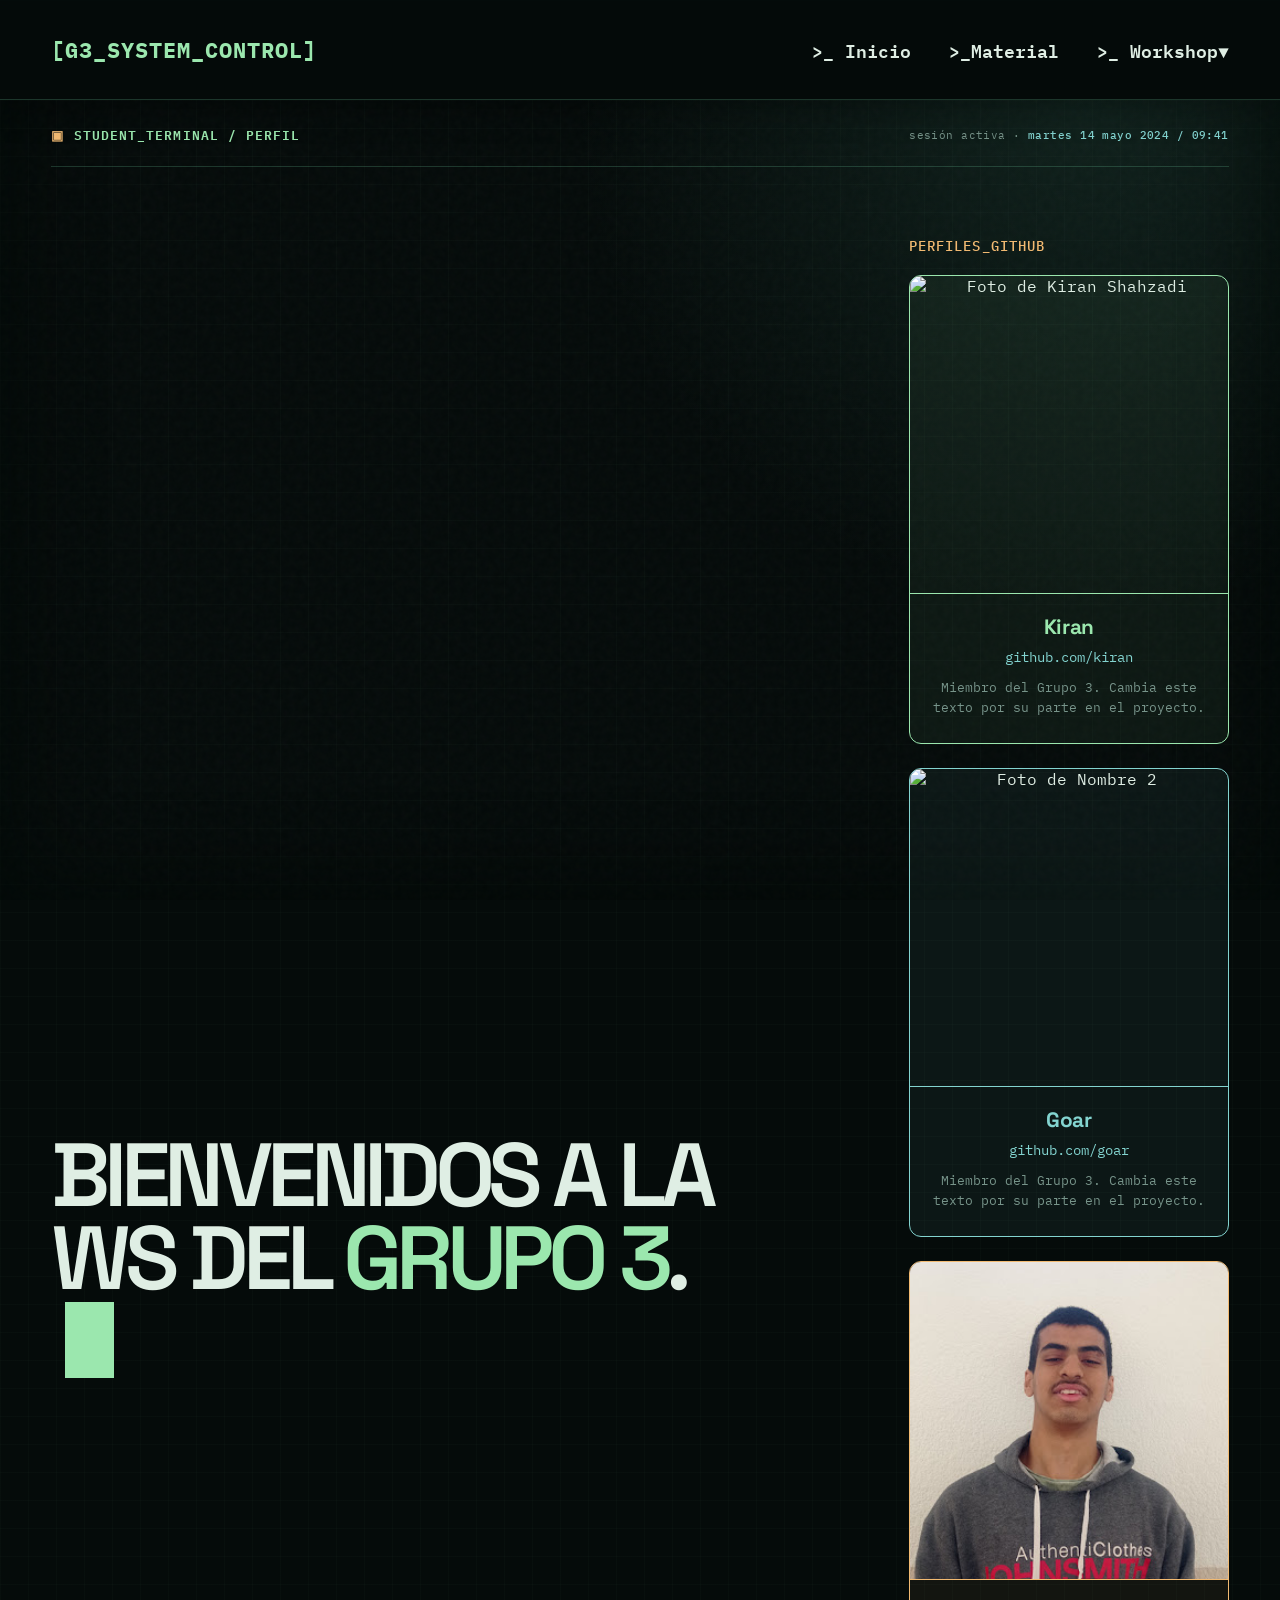
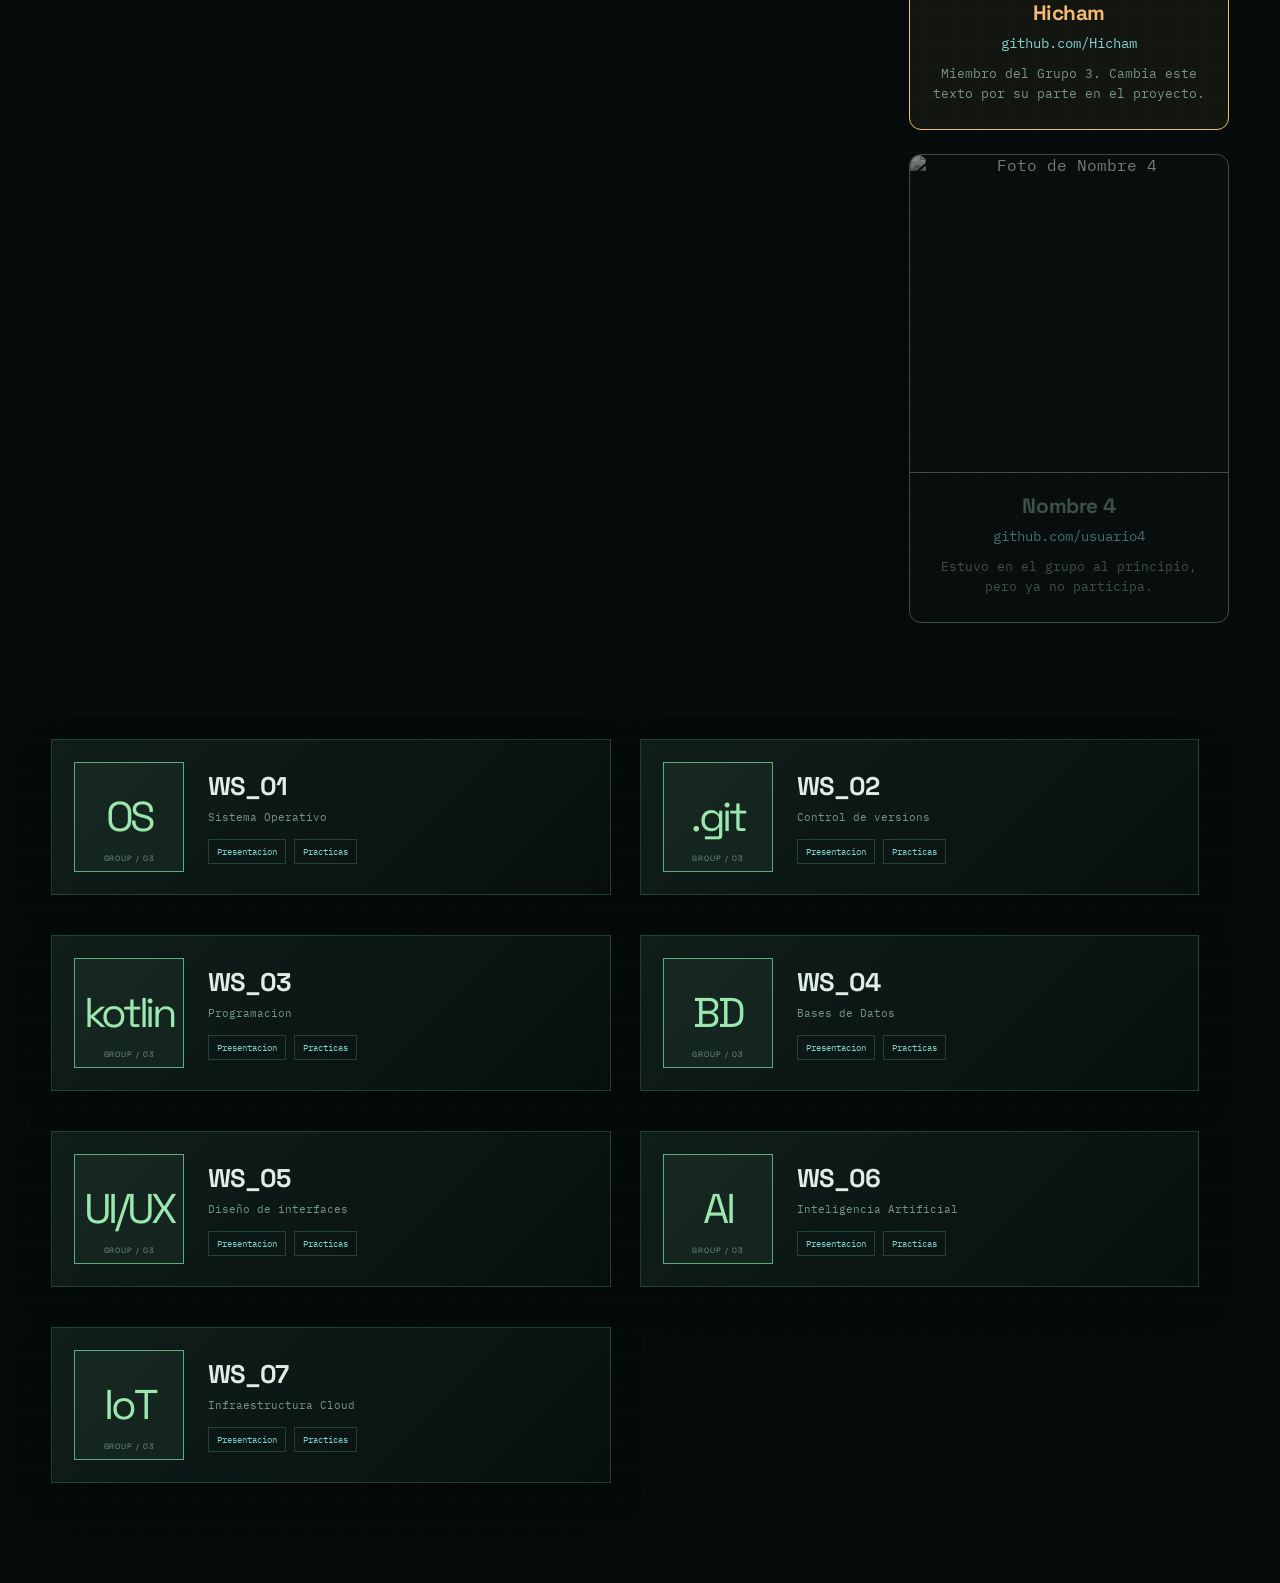
==== commit a5d227a0: "final" ====
--- a/index.html
+++ b/index.html
@@ -269,207 +269,4 @@
 <script src="src/script.js"></script>
 
 </body>
-<html lang="es">
-  <head>
-    <meta charset="UTF-8" />
-    <meta name="viewport" content="width=device-width, initial-scale=1.0" />
-    <title>Student Terminal / Perfil</title>
-    <link rel="stylesheet" href="/assets/style.css" />
-  </head>
-
-  <body>
-    <main class="terminal-shell">
-      <div class="terminal-frame">
-        <header class="topbar">
-          <div class="brand">STUDENT_TERMINAL / PERFIL</div>
-          <div class="session">
-            sesión activa · <strong>martes 14 mayo 2024 / 09:41</strong>
-          </div>
-        </header>
-
-        <section class="hero" aria-labelledby="page-title">
-          <div>
-            <p class="eyebrow">comando: whoami --academic</p>
-            <h1 id="page-title">
-              Hola, <span>Lucía</span>.<br />
-              Tu semestre, bajo control<span class="caret" aria-hidden="true"></span>
-            </h1>
-          </div>
-
-          <p class="hero-copy">
-            <b>Estado del sistema:</b><br />
-            Todo lo importante está en órbita. Quedan 24 días para cerrar el
-            ciclo y una entrega prioritaria en cola.
-          </p>
-        </section>
-
-        <section class="overview" aria-label="Resumen del perfil">
-          <article class="panel identity-panel">
-            <div class="monogram" aria-label="Iniciales LM">LM</div>
-            <div class="identity">
-              <h2>Lucía Montalbán</h2>
-              <p>Ingeniería de Diseño · 3.º año · Campus Norte</p>
-              <div class="chips">
-                <span class="chip">ID 24-0917</span>
-                <span class="chip">beca activa</span>
-                <span class="chip">turno diurno</span>
-              </div>
-            </div>
-          </article>
-
-          <article class="panel semester">
-            <div class="semester-top">
-              <h3>SEMESTRE / PRIMAVERA_24</h3>
-              <span class="date">03 FEB — 07 JUN</span>
-            </div>
-
-            <div>
-              <div class="progress-meta">
-                <span>progreso académico</span>
-                <strong>68%</strong>
-              </div>
-              <div class="progress-bar" aria-label="Progreso académico 68%">
-                <i></i>
-              </div>
-            </div>
-          </article>
-        </section>
-
-        <div class="workbench">
-          <section aria-labelledby="subjects-title">
-            <h2 class="section-label" id="subjects-title">materias activas</h2>
-
-            <div class="subject-list">
-              <article class="subject">
-                <span class="subject-code">ID-301</span>
-                <div>
-                  <h3>Sistemas de Información</h3>
-                  <p>Prof. Andrés Vila · mar / jue 10:00</p>
-                </div>
-                <div class="subject-grade">
-                  8.7
-                  <small>media</small>
-                </div>
-              </article>
-
-              <article class="subject">
-                <span class="subject-code">ID-318</span>
-                <div>
-                  <h3>Interacción Humano-Computadora</h3>
-                  <p>Prof. Noa Serrano · lun / mié 12:00</p>
-                </div>
-                <div class="subject-grade">
-                  9.1
-                  <small>media</small>
-                </div>
-              </article>
-
-              <article class="subject">
-                <span class="subject-code">ID-326</span>
-                <div>
-                  <h3>Laboratorio de Prototipos</h3>
-                  <p>Prof. Mateo Costa · vie 15:30</p>
-                </div>
-                <div class="subject-grade">
-                  8.4
-                  <small>media</small>student-terminal.css
-                </div>
-              </article>
-
-              <article class="subject">
-                <span class="subject-code">ID-340</span>
-                <div>
-                  <h3>Contexto y Cultura Digital</h3>
-                  <p>Prof. Inés Pardo · jue 16:00</p>
-                </div>
-                <div class="subject-grade">
-                  9.3
-                  <small>media</small>
-                </div>
-              </article>
-            </div>
-          </section>
-
-          <section class="panel" aria-labelledby="deadlines-title">
-            <h2 class="section-label" id="deadlines-title">próximos hitos</h2>
-
-            <div class="deadline-list">
-              <article class="deadline urgent">
-                <time datetime="2024-05-17"><b>17</b>MAY</time>
-                <div>
-                  <h3>Entrega · mapa de arquitectura</h3>
-                  <p>Sistemas de Información · falta revisión final</p>
-                </div>
-              </article>
-
-              <article class="deadline">
-                <time datetime="2024-05-21"><b>21</b>MAY</time>
-                <div>
-                  <h3>Crítica de prototipo v2</h3>
-                  <p>Laboratorio · preparar recorrido de 7 min</p>
-                </div>
-              </article>
-
-              <article class="deadline">
-                <time datetime="2024-05-27"><b>27</b>MAY</time>
-                <div>
-                  <h3>Control de lectura #04</h3>
-                  <p>Contexto y Cultura Digital · 18 páginas</p>
-                </div>
-              </article>
-            </div>
-          </section>
-        </div>
-
-        <div class="lower">
-          <section class="panel" aria-labelledby="activity-title">
-            <h2 class="section-label" id="activity-title">registro reciente</h2>
-
-            <div class="terminal-log">
-              <div class="log-line">
-                <span class="log-time">09:12:04</span>
-                <span><b>commit</b> · research-notes.md actualizado</span>
-              </div>
-              <div class="log-line">
-                <span class="log-time">ayer 18:44</span>
-                <span><b>entrega</b> · wireframes_v2.pdf sincronizado</span>
-              </div>
-              <div class="log-line">
-                <span class="log-time">ayer 16:20</span>
-                <span><em>nota</em> · “validar contraste en estados vacíos”</span>
-              </div>
-              <div class="log-line">
-                <span class="log-time">lun 11:03</span>
-                <span><b>sesión</b> · 42 min de lectura enfocada</span>
-              </div>
-            </div>
-          </section>
-
-          <section class="panel" aria-labelledby="focus-title">
-            <h2 class="section-label" id="focus-title">pulso del día</h2>
-            <p class="quote">
-              “Una decisión clara vale más que <span>diez pestañas abiertas.</span>”
-            </p>
-
-            <div class="focus-meter" aria-label="Nivel de enfoque alto">
-              <i></i><i></i><i></i><i></i><i></i>
-              <i></i><i></i><i></i><i></i><i></i>
-            </div>
-            <div class="focus-note">
-              enfoque estimado · alto / última sesión 42 min
-            </div>
-          </section>
-        </div>
-
-        <footer class="statusbar">
-          <span>terminal v2.4.1 · <strong>conectado</strong></span>
-          <div class="status-right">
-            <span>sincronizado</span>
-            <span>4 materias</span>
-            <span>0 alertas críticas</span>
-          </div>
-        </footer>
-      </div>
-    </main>
-  </body>
 </html>
--- a/assets/style.css
+++ b/assets/style.css
@@ -1315,611 +1315,3 @@
         transform: none;
       }
     }
-@import url("https://fonts.googleapis.com/css2?family=IBM+Plex+Mono:wght@400;500;600&family=Space+Grotesk:wght@400;500;600;700&display=swap");
-
-:root {
-  --st-ink: #07100e;
-  --st-panel: #0b1714;
-  --st-panel-2: #101f1b;
-  --st-line: rgba(126, 231, 180, 0.17);
-  --st-green: #9be7ae;
-  --st-green-dim: #5eab7e;
-  --st-amber: #f2ba72;
-  --st-cyan: #83d4d0;
-  --st-muted: #77948a;
-  --st-white: #dfeee4;
-}
-
-* {
-  box-sizing: border-box;
-}
-
-html {
-  background: var(--st-ink);
-}
-
-body {
-  margin: 0;
-}
-
-.terminal-shell {
-  min-height: 100vh;
-  position: relative;
-  overflow: hidden;
-  color: var(--st-white);
-  font-family: "IBM Plex Mono", monospace;
-  background:
-    linear-gradient(rgba(155, 231, 174, 0.018) 1px, transparent 1px),
-    linear-gradient(90deg, rgba(155, 231, 174, 0.018) 1px, transparent 1px),
-    radial-gradient(circle at 85% 0%, rgba(64, 132, 110, 0.15), transparent 32rem),
-    var(--st-ink);
-  background-size: 28px 28px, 28px 28px, auto, auto;
-}
-
-.terminal-shell::before {
-  content: "";
-  position: fixed;
-  z-index: 3;
-  inset: 0;
-  opacity: 0.045;
-  pointer-events: none;
-  background-image: url("data:image/svg+xml,%3Csvg viewBox='0 0 160 160' xmlns='http://www.w3.org/2000/svg'%3E%3Cfilter id='n'%3E%3CfeTurbulence type='fractalNoise' baseFrequency='.85' numOctaves='3' stitchTiles='stitch'/%3E%3C/filter%3E%3Crect width='100%25' height='100%25' filter='url(%23n)' opacity='.7'/%3E%3C/svg%3E");
-}
-
-.terminal-shell::after {
-  content: "";
-  position: fixed;
-  z-index: 2;
-  inset: 0;
-  border-top: 1px solid rgba(155, 231, 174, 0.08);
-  box-shadow: inset 0 0 90px rgba(1, 8, 6, 0.82);
-  pointer-events: none;
-  animation: scan 7s linear infinite;
-}
-
-.terminal-frame {
-  position: relative;
-  z-index: 4;
-  width: min(1440px, 100%);
-  margin: 0 auto;
-  padding: 22px clamp(16px, 3vw, 48px) 22px;
-}
-
-.topbar {
-  display: flex;
-  align-items: center;
-  justify-content: space-between;
-  gap: 18px;
-  padding-bottom: 20px;
-  border-bottom: 1px solid var(--st-line);
-}
-
-.brand {
-  color: var(--st-green);
-  font-size: 0.8rem;
-  font-weight: 600;
-  letter-spacing: 0.08em;
-}
-
-.brand::before {
-  content: "▣";
-  margin-right: 10px;
-  color: var(--st-amber);
-}
-
-.session {
-  color: var(--st-muted);
-  font-size: 0.68rem;
-  letter-spacing: 0.04em;
-  text-align: right;
-}
-
-.session strong {
-  color: var(--st-cyan);
-  font-weight: 500;
-}
-
-.hero {
-  display: grid;
-  grid-template-columns: minmax(0, 1fr) 320px;
-  align-items: end;
-  gap: clamp(28px, 6vw, 92px);
-  padding: 62px 0 54px;
-}
-
-.eyebrow {
-  margin: 0 0 22px;
-  color: var(--st-amber);
-  font-size: 0.7rem;
-  letter-spacing: 0.14em;
-  text-transform: uppercase;
-}
-
-.hero h1 {
-  max-width: 780px;
-  margin: 0;
-  color: var(--st-white);
-  font-family: "Space Grotesk", sans-serif;
-  font-size: clamp(2.4rem, 6vw, 6.4rem);
-  font-weight: 600;
-  letter-spacing: -0.06em;
-  line-height: 0.93;
-}
-
-.hero h1 span {
-  color: var(--st-green);
-}
-
-.caret {
-  display: inline-block;
-  width: 0.55em;
-  height: 0.88em;
-  margin-left: 0.13em;
-  background: var(--st-green);
-  vertical-align: -0.08em;
-  animation: blink 1.1s steps(2) infinite;
-}
-
-.hero-copy {
-  padding-left: 18px;
-  border-left: 1px solid var(--st-green-dim);
-  color: var(--st-muted);
-  font-size: 0.75rem;
-  line-height: 1.75;
-}
-
-.hero-copy b {
-  color: var(--st-white);
-  font-weight: 500;
-}
-
-.overview {
-  display: grid;
-  grid-template-columns: 1.2fr 0.8fr;
-  gap: 16px;
-  margin-bottom: 36px;
-}
-
-.panel {
-  padding: 20px;
-  border: 1px solid var(--st-line);
-  background: linear-gradient(
-    135deg,
-    rgba(16, 31, 27, 0.95),
-    rgba(8, 17, 15, 0.92)
-  );
-  box-shadow: 0 14px 30px rgba(0, 0, 0, 0.12);
-}
-
-.identity-panel {
-  display: grid;
-  grid-template-columns: 108px 1fr;
-  align-items: center;
-  gap: 22px;
-}
-
-.monogram {
-  position: relative;
-  display: grid;
-  width: 108px;
-  height: 108px;
-  place-items: center;
-  border: 1px solid var(--st-green-dim);
-  color: var(--st-green);
-  background: rgba(155, 231, 174, 0.045);
-  font-family: "Space Grotesk", sans-serif;
-  font-size: 2.45rem;
-  letter-spacing: -0.08em;
-}
-
-.monogram::after {
-  content: "ID / 042";
-  position: absolute;
-  bottom: 7px;
-  color: var(--st-muted);
-  font-size: 0.48rem;
-  letter-spacing: 0.12em;
-}
-
-.identity h2 {
-  margin: 0 0 7px;
-  font-family: "Space Grotesk", sans-serif;
-  font-size: 1.5rem;
-  font-weight: 600;
-  letter-spacing: -0.04em;
-}
-
-.identity p {
-  margin: 0 0 14px;
-  color: var(--st-muted);
-  font-size: 0.7rem;
-}
-
-.chips {
-  display: flex;
-  flex-wrap: wrap;
-  gap: 7px;
-}
-
-.chip {
-  padding: 4px 7px;
-  border: 1px solid var(--st-line);
-  color: var(--st-cyan);
-  font-size: 0.58rem;
-}
-
-.semester {
-  display: flex;
-  flex-direction: column;
-  justify-content: space-between;
-  gap: 22px;
-}
-
-.semester-top {
-  display: flex;
-  align-items: flex-start;
-  justify-content: space-between;
-  gap: 12px;
-}
-
-.semester h3 {
-  margin: 0;
-  color: var(--st-green);
-  font-size: 0.76rem;
-  font-weight: 500;
-}
-
-.semester .date {
-  color: var(--st-muted);
-  font-size: 0.62rem;
-  text-align: right;
-}
-
-.progress-meta {
-  display: flex;
-  justify-content: space-between;
-  margin-bottom: 8px;
-  color: var(--st-muted);
-  font-size: 0.62rem;
-}
-
-.progress-meta strong {
-  color: var(--st-white);
-  font-weight: 500;
-}
-
-.progress-bar {
-  height: 7px;
-  padding: 1px;
-  border: 1px solid var(--st-line);
-}
-
-.progress-bar i {
-  display: block;
-  width: 68%;
-  height: 100%;
-  background: var(--st-green);
-  box-shadow: 0 0 12px rgba(155, 231, 174, 0.25);
-}
-
-.workbench {
-  display: grid;
-  grid-template-columns: minmax(0, 1.15fr) minmax(320px, 0.85fr);
-  align-items: start;
-  gap: 16px;
-  margin-bottom: 36px;
-}
-
-.section-label {
-  display: flex;
-  align-items: center;
-  gap: 12px;
-  margin: 0 0 14px;
-  color: var(--st-muted);
-  font-size: 0.68rem;
-  letter-spacing: 0.13em;
-  text-transform: uppercase;
-}
-
-.section-label::before {
-  content: "//";
-  color: var(--st-green);
-}
-
-.section-label::after {
-  content: "";
-  flex: 1;
-  height: 1px;
-  background: var(--st-line);
-}
-
-.subject-list,
-.deadline-list {
-  display: grid;
-  gap: 8px;
-}
-
-.subject {
-  display: grid;
-  grid-template-columns: 42px 1fr auto;
-  align-items: center;
-  gap: 13px;
-  padding: 14px 15px;
-  border: 1px solid var(--st-line);
-  background: rgba(11, 23, 20, 0.75);
-  transition:
-    border-color 0.2s,
-    transform 0.2s,
-    background 0.2s;
-}
-
-.subject:hover {
-  border-color: var(--st-green-dim);
-  background: rgba(18, 40, 32, 0.82);
-  transform: translateX(4px);
-}
-
-.subject-code {
-  color: var(--st-amber);
-  font-size: 0.62rem;
-}
-
-.subject h3 {
-  margin: 0 0 5px;
-  color: var(--st-white);
-  font-size: 0.76rem;
-  font-weight: 500;
-}
-
-.subject p {
-  margin: 0;
-  color: var(--st-muted);
-  font-size: 0.61rem;
-}
-
-.subject-grade {
-  color: var(--st-green);
-  font-size: 0.85rem;
-  text-align: right;
-}
-
-.subject-grade small {
-  display: block;
-  margin-top: 3px;
-  color: var(--st-muted);
-  font-size: 0.53rem;
-}
-
-.deadline {
-  display: grid;
-  grid-template-columns: 55px 1fr;
-  gap: 12px;
-  padding: 13px 0;
-  border-bottom: 1px solid var(--st-line);
-}
-
-.deadline:last-child {
-  border: 0;
-}
-
-.deadline time {
-  color: var(--st-amber);
-  font-size: 0.61rem;
-  line-height: 1.35;
-}
-
-.deadline time b {
-  display: block;
-  color: var(--st-white);
-  font-size: 0.9rem;
-  font-weight: 500;
-}
-
-.deadline h3 {
-  margin: 0 0 5px;
-  font-size: 0.69rem;
-  font-weight: 500;
-}
-
-.deadline p {
-  margin: 0;
-  color: var(--st-muted);
-  font-size: 0.59rem;
-}
-
-.deadline.urgent time,
-.deadline.urgent h3 {
-  color: #ef9272;
-}
-
-.lower {
-  display: grid;
-  grid-template-columns: 1fr 1fr;
-  gap: 16px;
-  margin-bottom: 34px;
-}
-
-.terminal-log {
-  color: var(--st-muted);
-  font-size: 0.64rem;
-  line-height: 1.7;
-}
-
-.log-line {
-  display: grid;
-  grid-template-columns: 72px 1fr;
-  gap: 12px;
-  padding: 5px 0;
-}
-
-.log-time {
-  color: var(--st-cyan);
-}
-
-.log-line b {
-  color: var(--st-green);
-  font-weight: 500;
-}
-
-.log-line em {
-  color: var(--st-amber);
-  font-style: normal;
-}
-
-.quote {
-  max-width: 410px;
-  margin: 10px 0 22px;
-  color: var(--st-white);
-  font-family: "Space Grotesk", sans-serif;
-  font-size: 1.35rem;
-  letter-spacing: -0.03em;
-  line-height: 1.25;
-}
-
-.quote span {
-  color: var(--st-green);
-}
-
-.focus-meter {
-  display: flex;
-  gap: 4px;
-  margin-bottom: 8px;
-}
-
-.focus-meter i {
-  display: block;
-  flex: 1;
-  height: 10px;
-  background: var(--st-green);
-}
-
-.focus-meter i:nth-child(n + 8) {
-  background: rgba(155, 231, 174, 0.13);
-}
-
-.focus-note {
-  color: var(--st-muted);
-  font-size: 0.6rem;
-}
-
-.statusbar {
-  display: flex;
-  justify-content: space-between;
-  gap: 18px;
-  padding-top: 16px;
-  border-top: 1px solid var(--st-line);
-  color: var(--st-muted);
-  font-size: 0.58rem;
-}
-
-.statusbar strong {
-  color: var(--st-green);
-  font-weight: 500;
-}
-
-.status-right {
-  display: flex;
-  gap: 18px;
-}
-
-.status-right span::before {
-  content: "●";
-  margin-right: 6px;
-  color: var(--st-green);
-}
-
-@keyframes blink {
-  50% {
-    opacity: 0;
-  }
-}
-
-@keyframes scan {
-  0% {
-    transform: translateY(-100vh);
-  }
-
-  100% {
-    transform: translateY(100vh);
-  }
-}
-
-@media (max-width: 800px) {
-  .hero,
-  .overview,
-  .workbench,
-  .lower {
-    grid-template-columns: 1fr;
-  }
-
-  .hero {
-    gap: 28px;
-    padding: 46px 0 38px;
-  }
-
-  .hero-copy {
-    max-width: 500px;
-  }
-}
-
-@media (max-width: 520px) {
-  .terminal-frame {
-    padding-right: 13px;
-    padding-left: 13px;
-  }
-
-  .topbar {
-    align-items: flex-start;
-    flex-direction: column;
-  }
-
-  .session {
-    text-align: left;
-  }
-
-  .identity-panel {
-    grid-template-columns: 76px 1fr;
-    gap: 14px;
-  }
-
-  .monogram {
-    width: 76px;
-    height: 76px;
-    font-size: 1.75rem;
-  }
-
-  .monogram::after {
-    font-size: 0.4rem;
-  }
-
-  .identity h2 {
-    font-size: 1.15rem;
-  }
-
-  .subject {
-    grid-template-columns: 35px 1fr auto;
-    padding-right: 11px;
-    padding-left: 11px;
-  }
-
-  .statusbar {
-    flex-direction: column;
-    gap: 7px;
-  }
-
-  .status-right {
-    flex-direction: row;
-    gap: 12px;
-  }
-}
-
-@media (prefers-reduced-motion: reduce) {
-  .terminal-shell::after,
-  .caret {
-    animation: none;
-  }
-
-  .subject {
-    transition: none;
-  }
-}
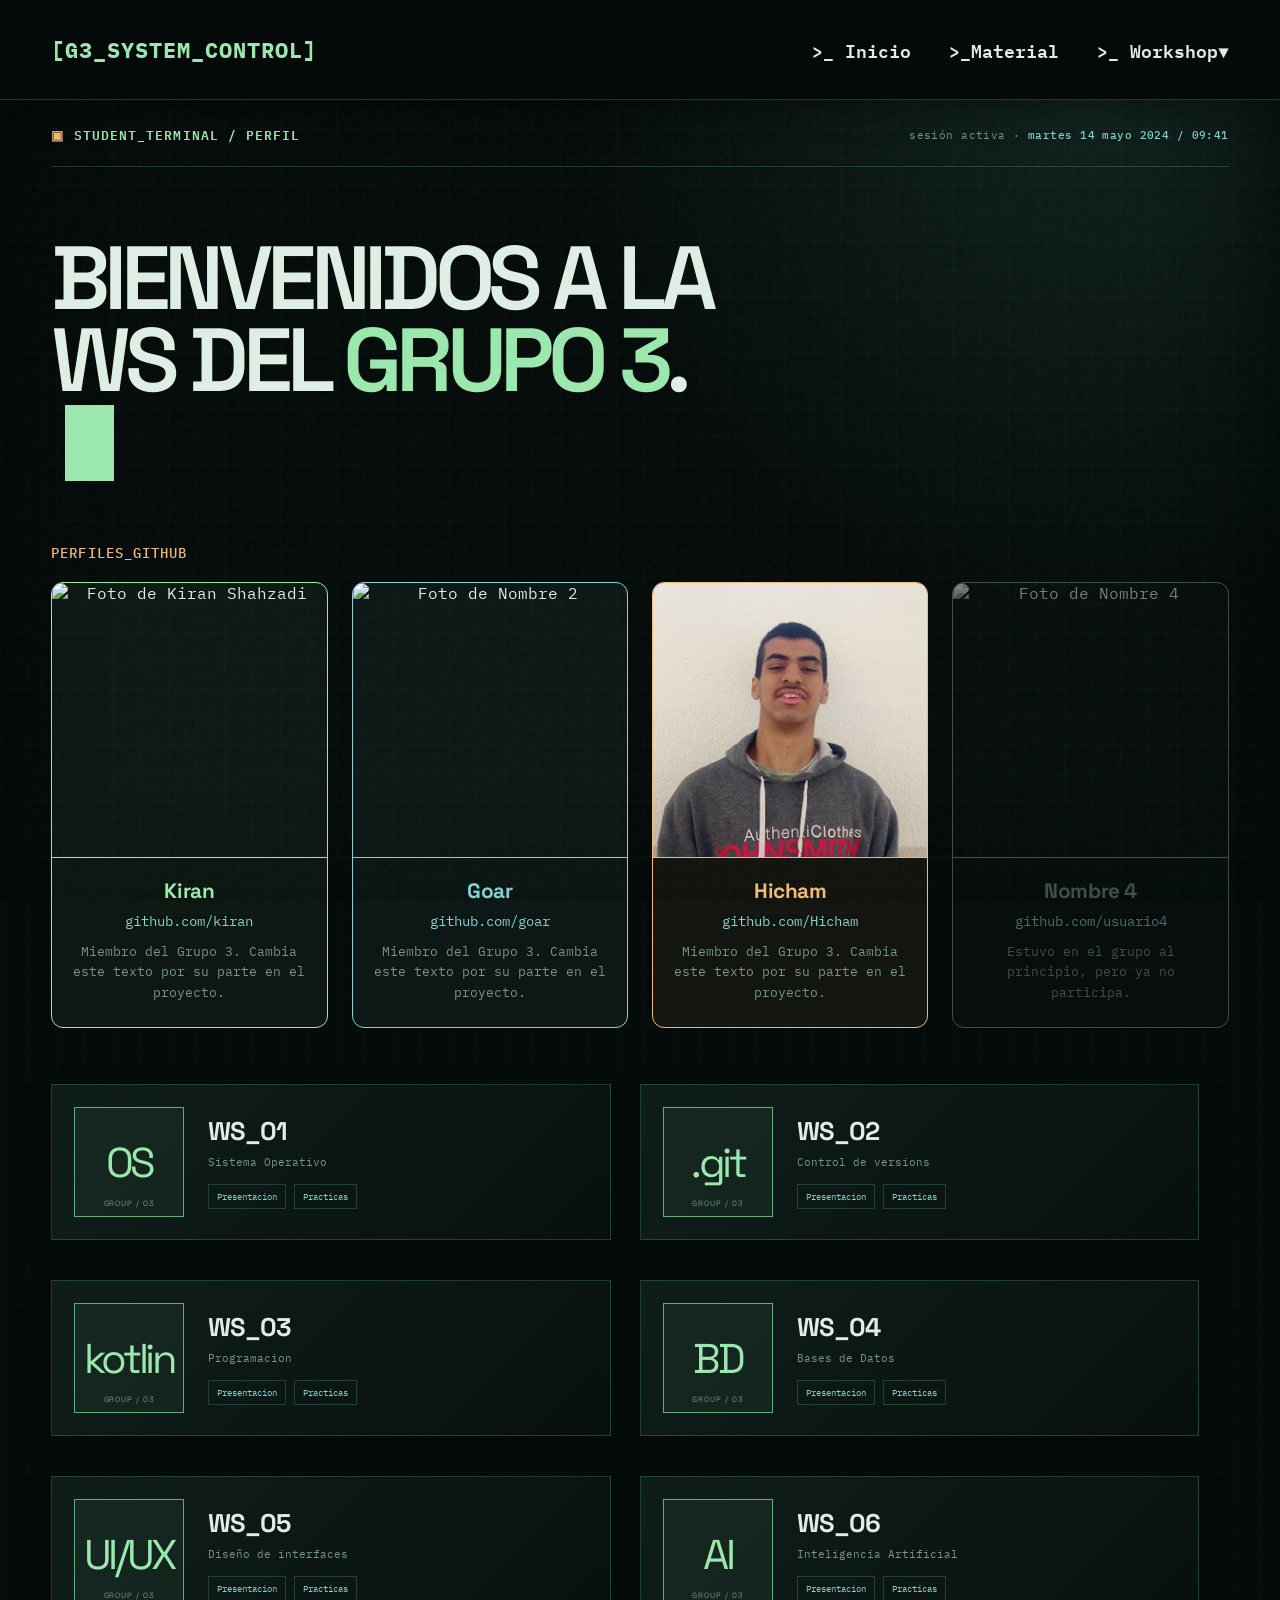
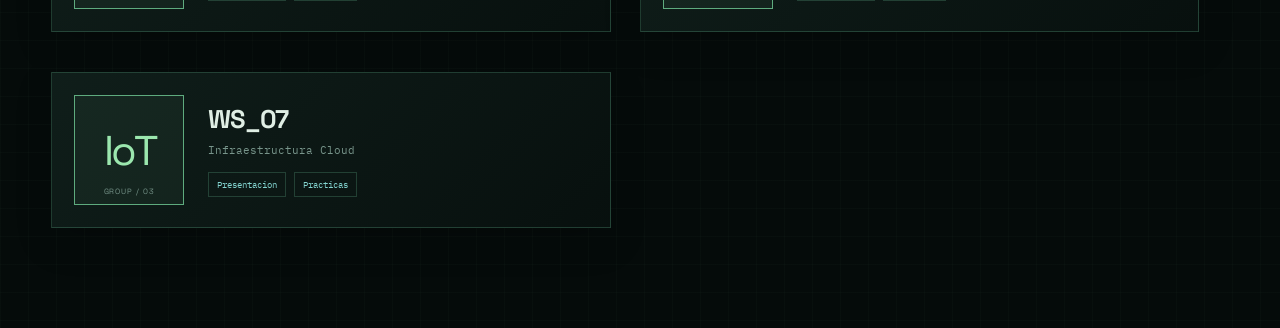
==== commit c2419a05: "final coregida" ====
--- a/index.html
+++ b/index.html
@@ -85,6 +85,7 @@
             <span class="caret" aria-hidden="true"></span>
           </h1>
         </div>
+        </section>
 
 
             <section class="ws-section" id="perfiles" aria-labelledby="perfiles-title">
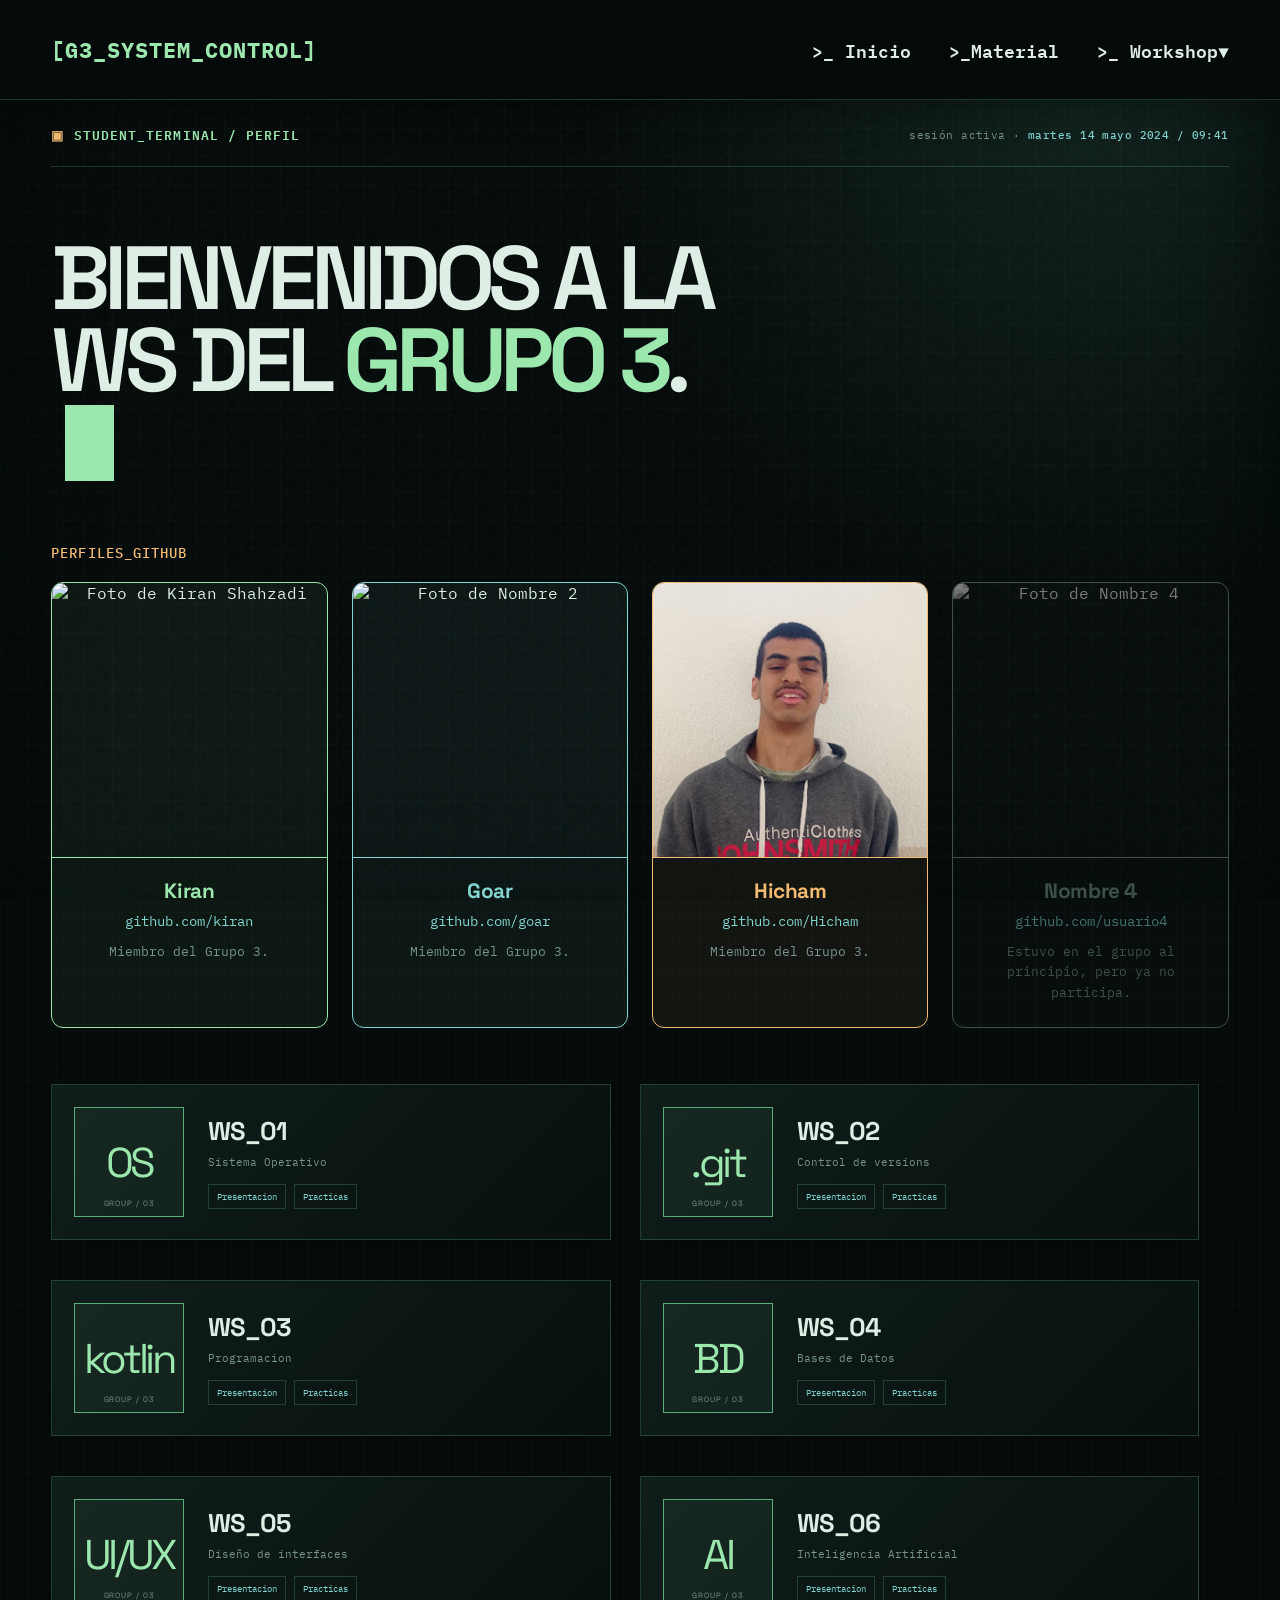
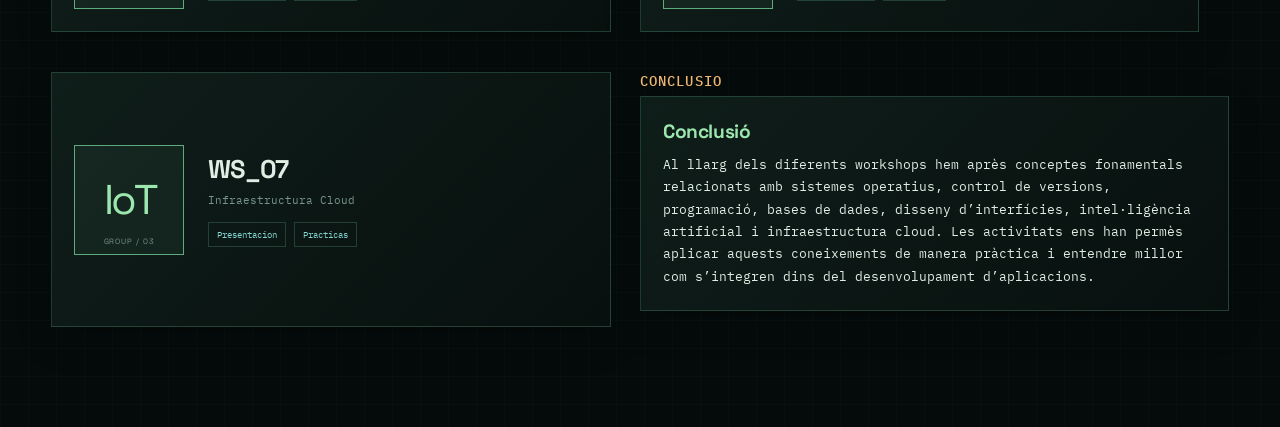
==== commit 9fe369c9: "final con cunlucion" ====
--- a/index.html
+++ b/index.html
@@ -100,7 +100,7 @@
             <h3 class="perfil-nombre">Kiran</h3>
             <a class="perfil-url" href="https://github.com/ks807" target="_blank" rel="noopener">github.com/kiran</a>
             <p class="perfil-info">
-              Miembro del Grupo 3. Cambia este texto por su parte en el proyecto.
+              Miembro del Grupo 3.
             </p>
           </div>
         </article>
@@ -111,7 +111,7 @@
             <h3 class="perfil-nombre">Goar</h3>
             <a class="perfil-url" href="https://github.com/GoarB" target="_blank" rel="noopener">github.com/goar</a>
             <p class="perfil-info">
-              Miembro del Grupo 3. Cambia este texto por su parte en el proyecto.
+              Miembro del Grupo 3.
             </p>
           </div>
         </article>
@@ -122,7 +122,7 @@
             <h3 class="perfil-nombre">Hicham</h3>
             <a class="perfil-url" href="https://github.com/kam-ham" target="_blank" rel="noopener">github.com/Hicham</a>
             <p class="perfil-info">
-              Miembro del Grupo 3. Cambia este texto por su parte en el proyecto.
+              Miembro del Grupo 3.
             </p>
           </div>
         </article>
@@ -262,6 +262,24 @@
           </article>
         </section>
 
+
+              <!-- ===== CONCLUSIÓ ===== -->
+      <section class="ws-section" id="conclusio" aria-labelledby="conclusio-title">
+        <h2 class="recursos-title" id="conclusio-title">CONCLUSIO</h2>
+
+        <div class="summary-grid">
+          <article class="panel" style="grid-column: 1 / -1;">
+            <h3>Conclusió</h3>
+            <p lang="ca">
+              Al llarg dels diferents workshops hem après conceptes
+              fonamentals relacionats amb sistemes operatius, control de
+              versions, programació, bases de dades, disseny d’interfícies,
+              intel·ligència artificial i infraestructura cloud. Les
+              activitats ens han permès aplicar aquests coneixements de
+              manera pràctica i entendre millor com s’integren dins del
+              desenvolupament d’aplicacions.
+            </p></h2> </article></div>
+
       </div>
     </div>
   </main>
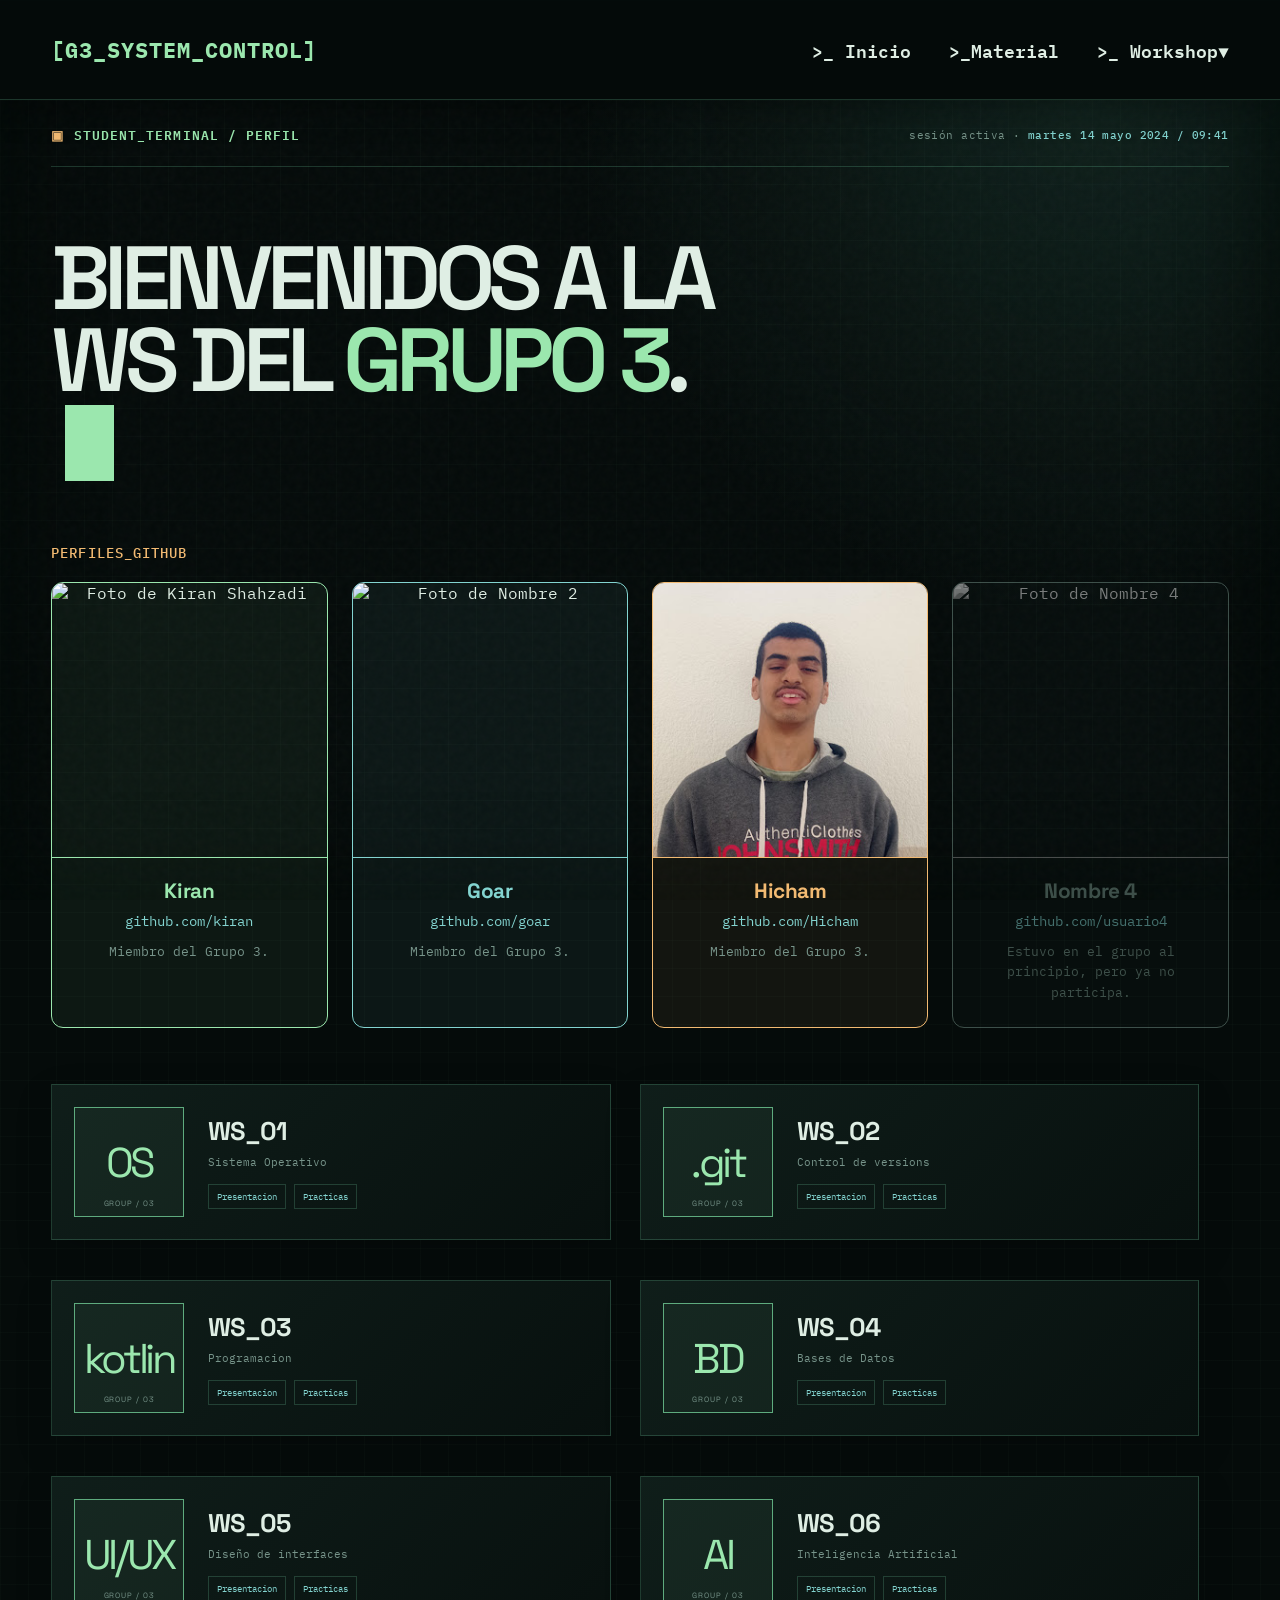
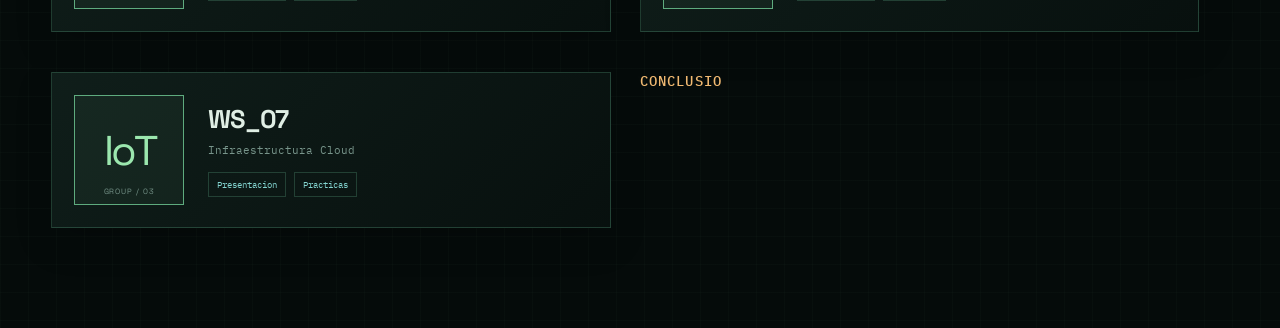
==== commit e02f5825: "final con cunlucion coregido" ====
--- a/index.html
+++ b/index.html
@@ -267,18 +267,7 @@
       <section class="ws-section" id="conclusio" aria-labelledby="conclusio-title">
         <h2 class="recursos-title" id="conclusio-title">CONCLUSIO</h2>
 
-        <div class="summary-grid">
-          <article class="panel" style="grid-column: 1 / -1;">
-            <h3>Conclusió</h3>
-            <p lang="ca">
-              Al llarg dels diferents workshops hem après conceptes
-              fonamentals relacionats amb sistemes operatius, control de
-              versions, programació, bases de dades, disseny d’interfícies,
-              intel·ligència artificial i infraestructura cloud. Les
-              activitats ens han permès aplicar aquests coneixements de
-              manera pràctica i entendre millor com s’integren dins del
-              desenvolupament d’aplicacions.
-            </p></h2> </article></div>
+        
 
       </div>
     </div>
